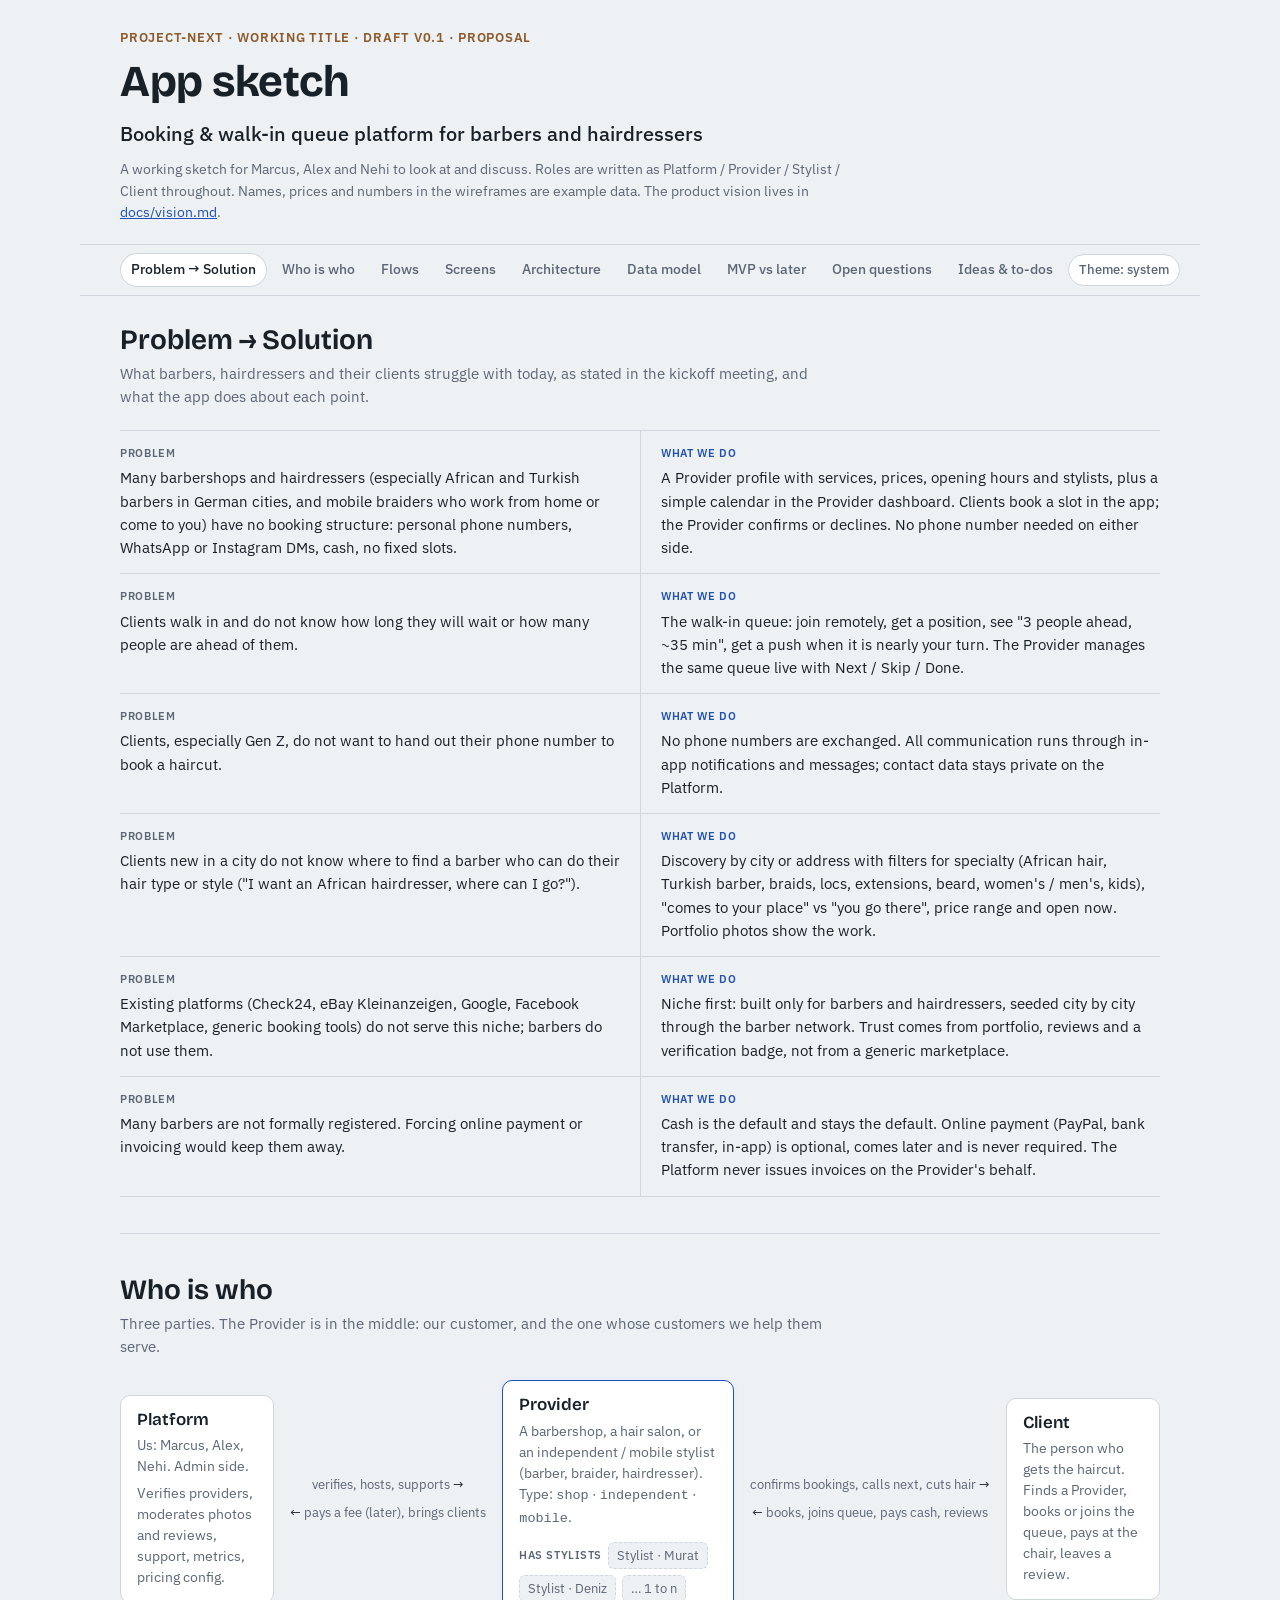
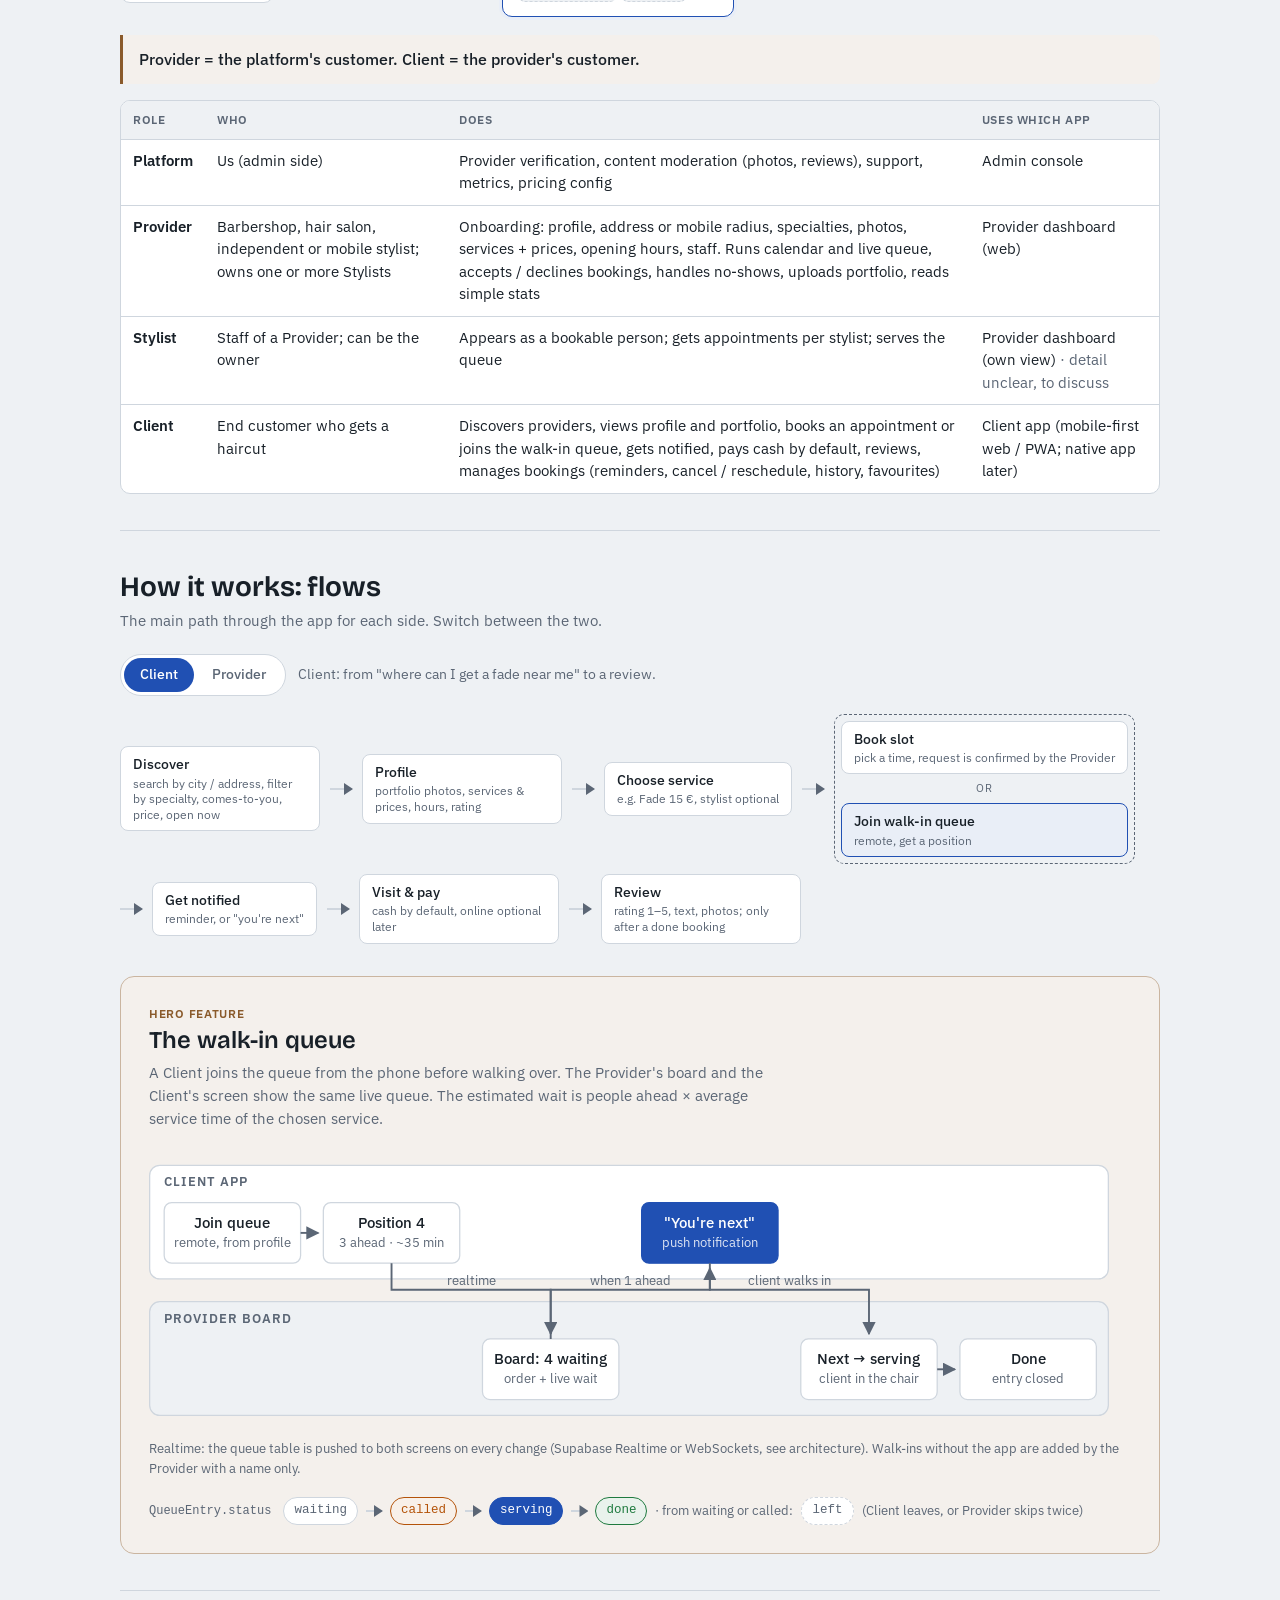
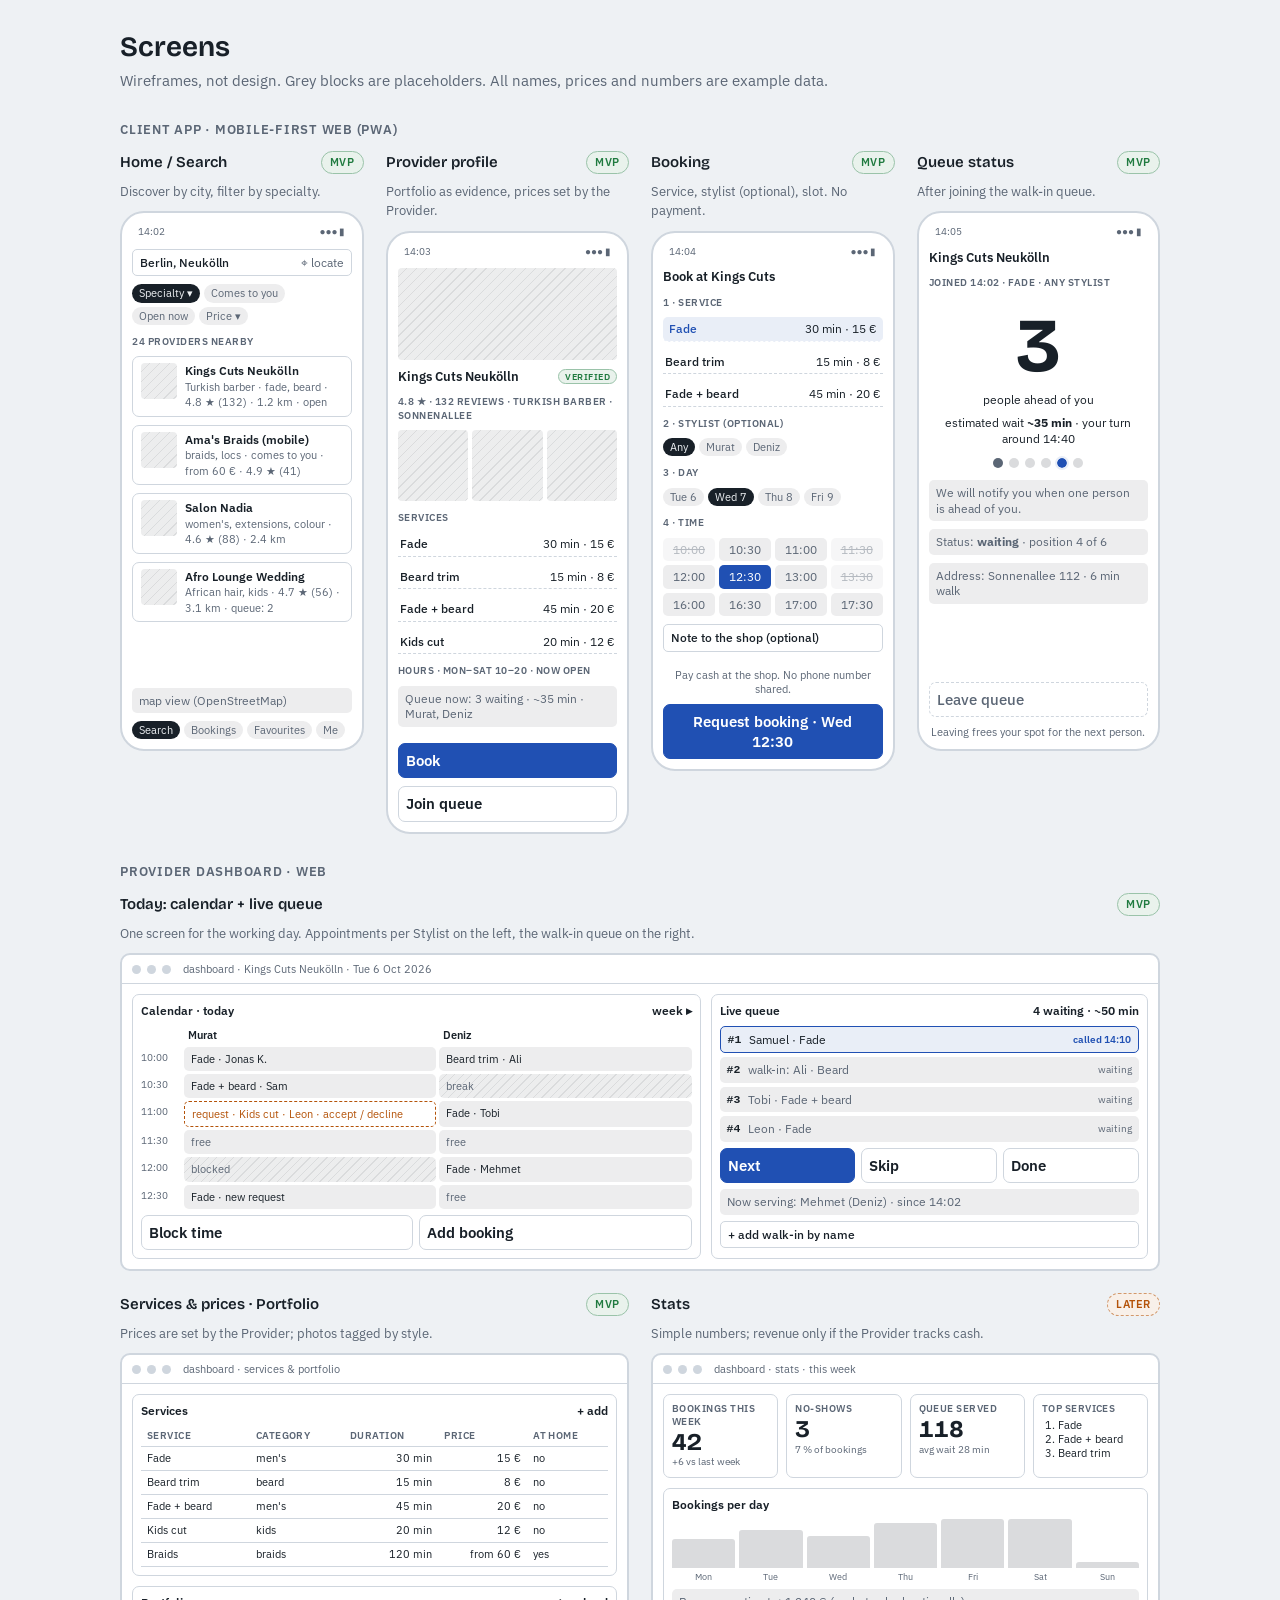
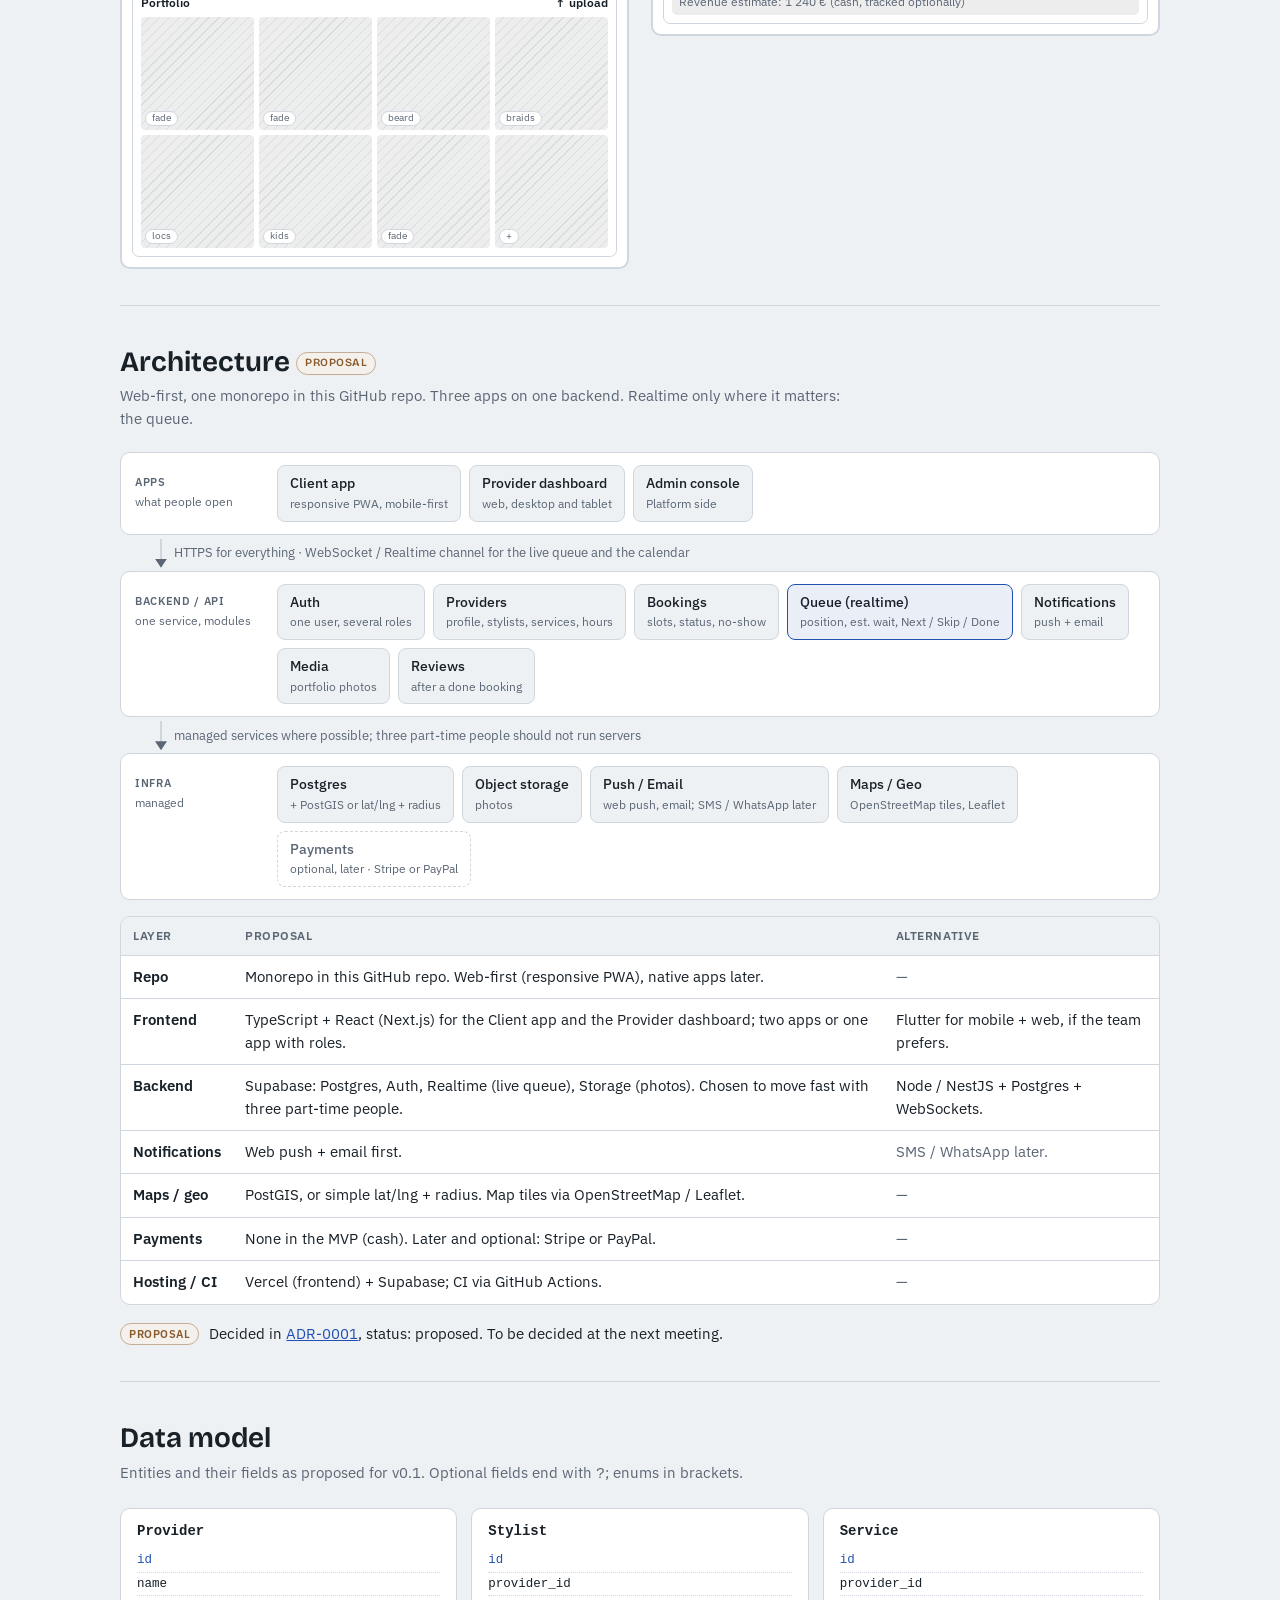
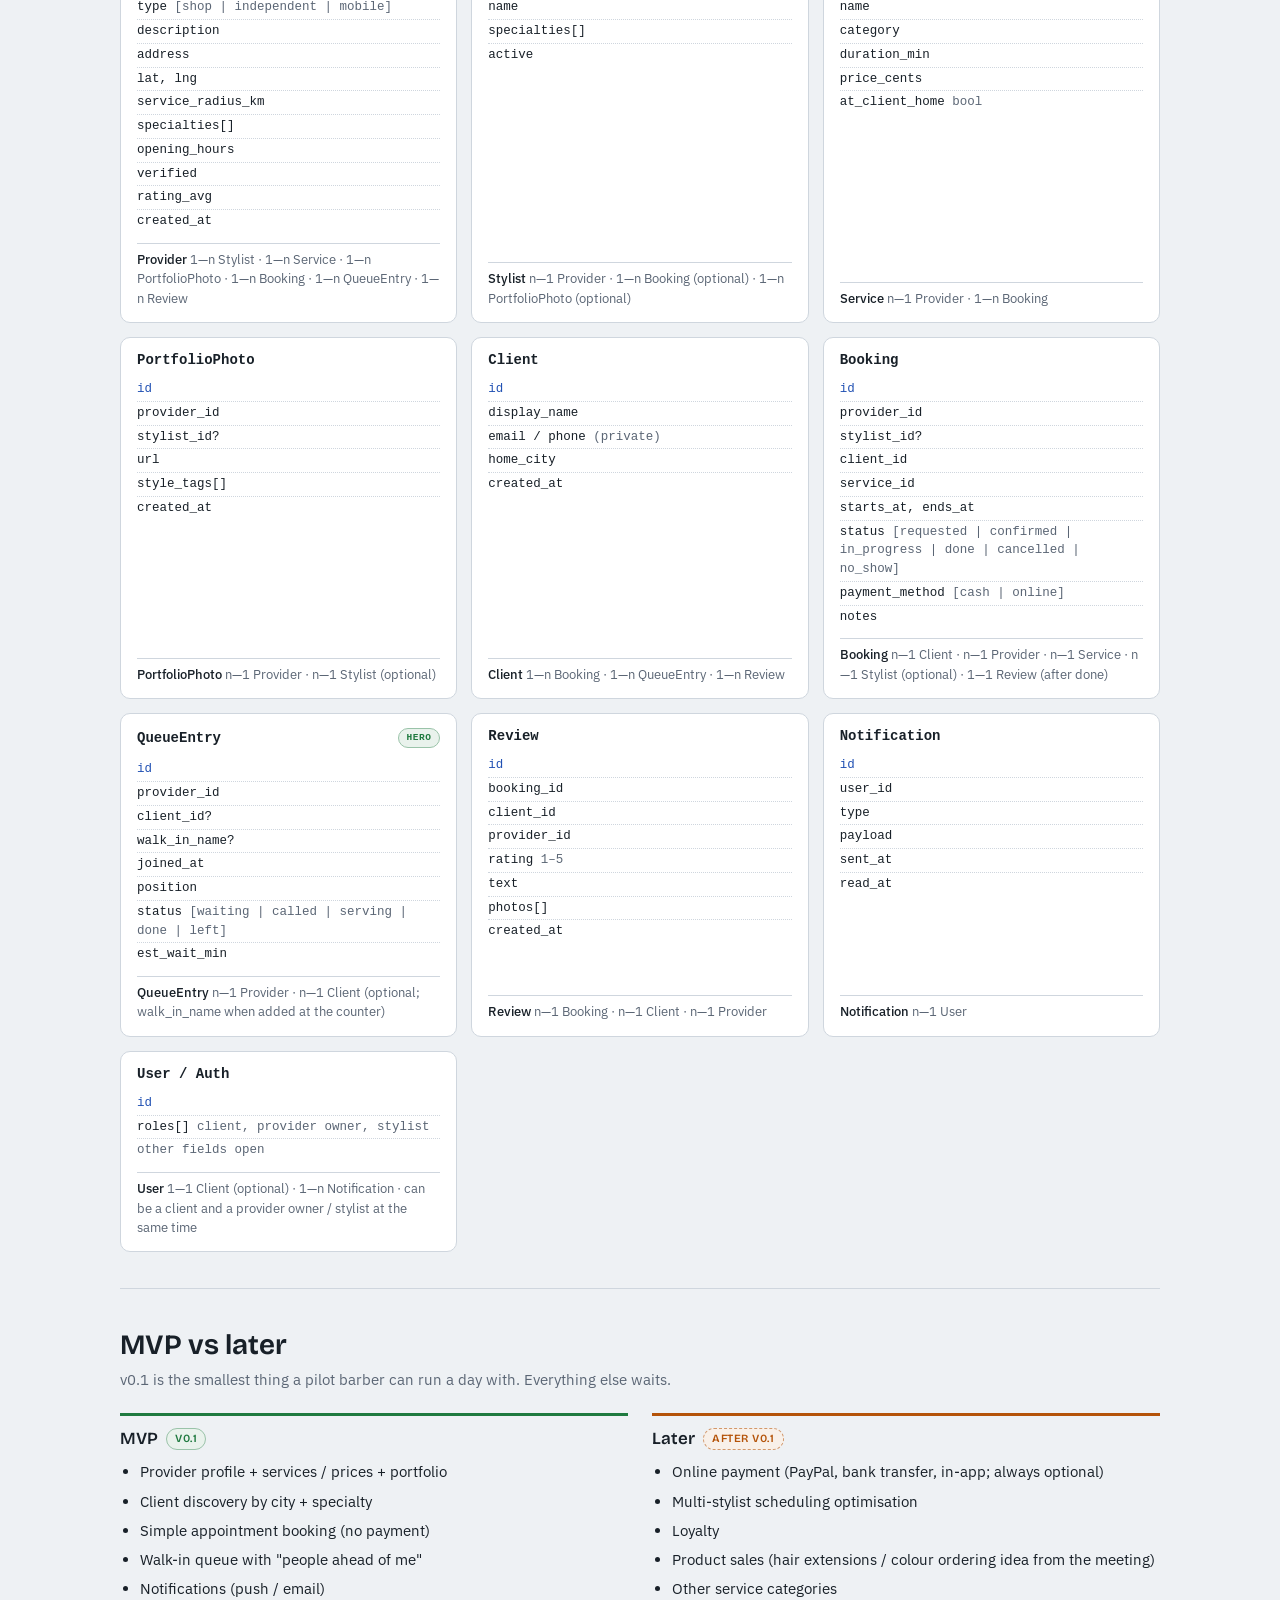
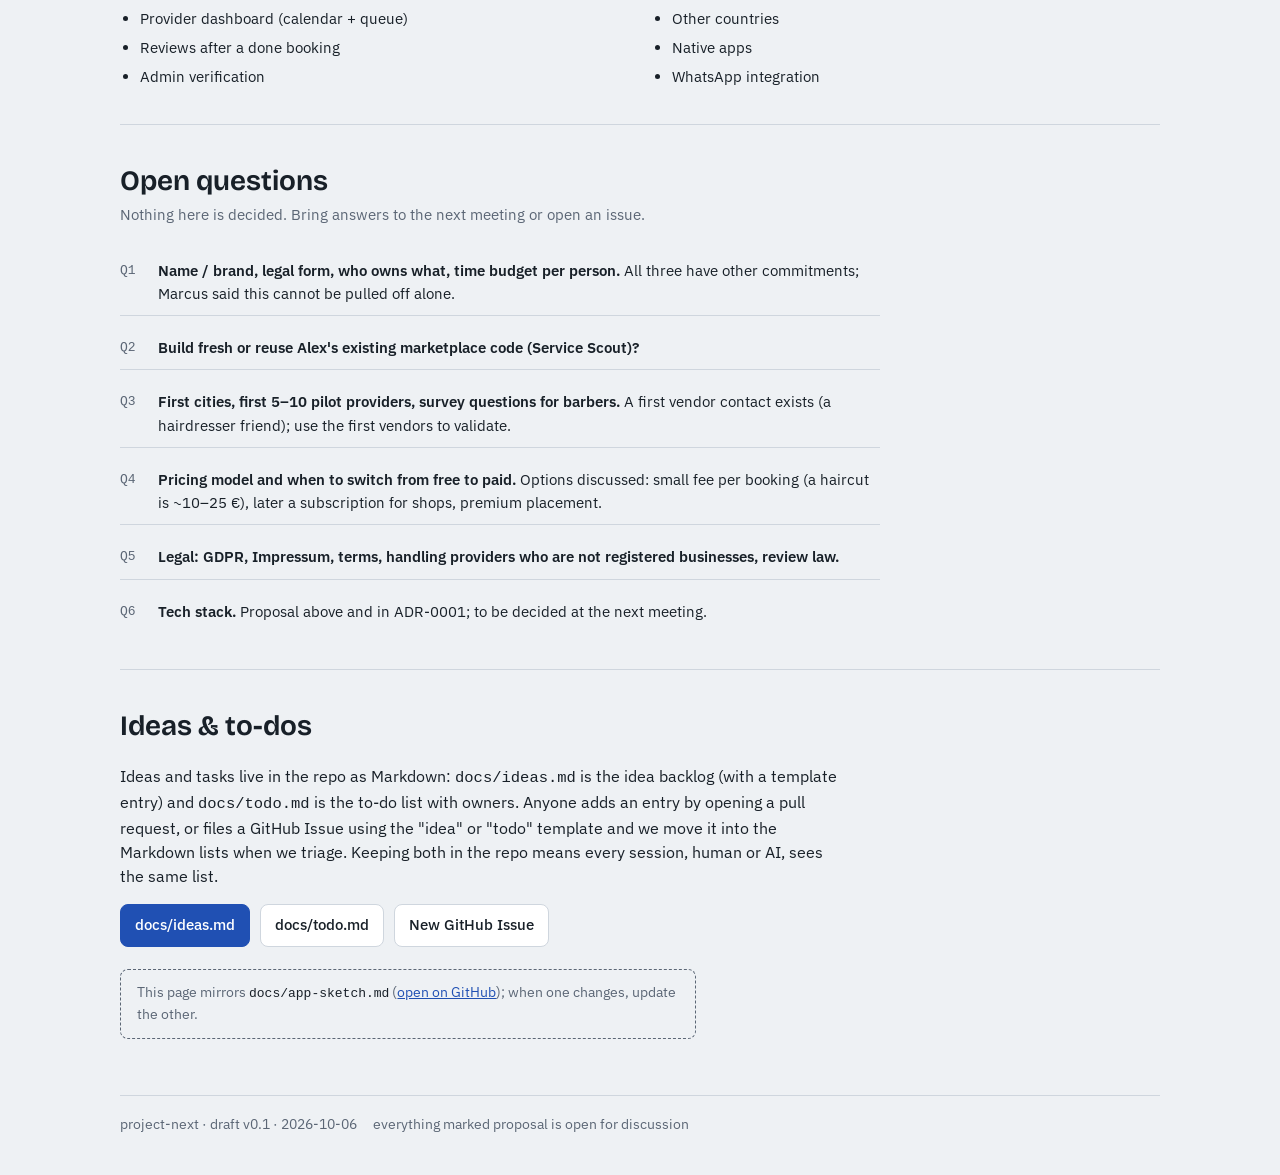
==== docs/index.html @ 5e87dadf "docs: add interactive app sketch page Self-contained HTML version of docs/app-sketch.md: problem and" ====
<!doctype html>
<html lang="en">
<head>
<meta charset="utf-8">
<meta name="viewport" content="width=device-width, initial-scale=1, viewport-fit=cover">
<title>project-next App Sketch</title>
<link rel="stylesheet" href="https://fonts.googleapis.com/css2?family=Bricolage+Grotesque:opsz,wght@12..96,500..800&family=IBM+Plex+Sans:ital,wght@0,400;0,500;0,600;1,400&display=swap">
<style>
/* Layout: one-column working document (max 1120px) with a sticky section nav.
   Palette: steel neutrals with a slight blue bias, a warm wood tint for the hero panel, one cobalt accent.
   Type: Bricolage Grotesque for headings, IBM Plex Sans for body, system mono for fields. */
:root{
  --bg:#eef1f4;
  --surface:#ffffff;
  --fg:#182028;
  --muted:#5b6675;
  --line:#cfd6de;
  --accent:#2050b3;
  --accent-ink:#ffffff;
  --wood:#8a5a2b;
  --good:#1f7a3f;
  --warn:#b45309;
  --head:"Bricolage Grotesque","Archivo","Helvetica Neue",Arial,sans-serif;
  --body:"IBM Plex Sans","Segoe UI",Roboto,"Helvetica Neue",Arial,sans-serif;
  --mono:ui-monospace,"SF Mono",Menlo,Consolas,"Liberation Mono",monospace;
  --gutter:clamp(16px,4vw,40px);
  --radius:10px;
  --wire:color-mix(in srgb,var(--fg) 8%,var(--surface));
  --wire-2:color-mix(in srgb,var(--fg) 16%,var(--surface));
  --tint:color-mix(in srgb,var(--accent) 10%,var(--surface));
  --wood-tint:color-mix(in srgb,var(--wood) 9%,var(--surface));
  --good-tint:color-mix(in srgb,var(--good) 10%,var(--surface));
  --warn-tint:color-mix(in srgb,var(--warn) 9%,var(--surface));
}
@media (prefers-color-scheme:dark){
  :root:not([data-theme="light"]){
    --bg:#12171d; --surface:#1a2027; --fg:#e4e9ee; --muted:#9aa5b1; --line:#2d3640;
    --accent:#8fb1f5; --accent-ink:#0d1a33; --wood:#d1a070; --good:#5fc380; --warn:#e9a84a;
    color-scheme:dark
  }
}
:root[data-theme="dark"]{
  --bg:#12171d; --surface:#1a2027; --fg:#e4e9ee; --muted:#9aa5b1; --line:#2d3640;
  --accent:#8fb1f5; --accent-ink:#0d1a33; --wood:#d1a070; --good:#5fc380; --warn:#e9a84a;
  color-scheme:dark
}

html{scroll-behavior:smooth;-webkit-text-size-adjust:100%}
body{background:var(--bg);color:var(--fg);margin:0;font-family:var(--body);font-size:16px;line-height:1.55}
*,*::before,*::after{box-sizing:border-box}
img,svg{max-width:100%}
[hidden]{display:none!important}
:focus-visible{outline:2px solid var(--accent);outline-offset:2px}
a{color:var(--accent)}
h1,h2,h3{font-family:var(--head);text-wrap:balance;line-height:1.15;margin:0;font-weight:700}
h1{font-size:clamp(30px,5vw,44px);letter-spacing:-.01em}
h2{font-size:clamp(22px,3vw,28px);font-weight:650}
h3{font-size:17px;font-weight:600}
p{margin:0}
ul,ol{margin:0}
@media (prefers-reduced-motion:reduce){html{scroll-behavior:auto}*,*::before,*::after{transition:none!important;animation:none!important}}

.wrap{max-width:1120px;margin-inline:auto;padding-inline:var(--gutter);padding-block:20px 48px}

/* ---------- top ---------- */
.top{display:flex;flex-direction:column;gap:10px;padding-block:8px 20px;max-width:72ch}
.eyebrow{font-size:12.5px;font-weight:600;letter-spacing:.06em;text-transform:uppercase;color:var(--wood)}
.pitch{font-size:clamp(17px,2.2vw,20px);color:var(--fg);font-weight:500}
.meta{font-size:14px;color:var(--muted)}

.nav{position:sticky;top:env(safe-area-inset-top,0px);z-index:10;display:flex;align-items:center;gap:4px;overflow-x:auto;
  margin-inline:calc(-1 * var(--gutter));padding-inline:var(--gutter);padding-block:8px;
  background:var(--bg);border-bottom:1px solid var(--line);border-top:1px solid var(--line);scrollbar-width:none}
.nav::-webkit-scrollbar{display:none}
.nav a{white-space:nowrap;padding:6px 11px;border-radius:999px;color:var(--muted);text-decoration:none;font-size:14px;font-weight:500;flex:none}
.nav a:hover{color:var(--fg)}
.nav a.active{background:var(--surface);color:var(--fg);box-shadow:inset 0 0 0 1px var(--line)}
.nav button{margin-left:auto;flex:none;font:inherit;font-size:12.5px;font-weight:500;color:var(--muted);background:var(--surface);border:1px solid var(--line);border-radius:999px;padding:5px 10px;cursor:pointer;white-space:nowrap}
.nav button:hover{color:var(--fg)}

/* ---------- sections ---------- */
.section{padding-block:40px 8px;border-top:1px solid var(--line);margin-top:28px;scroll-margin-top:66px}
.section:first-of-type{border-top:0;margin-top:0;padding-top:28px}
.sec-head{display:flex;flex-direction:column;gap:6px;margin-bottom:22px;max-width:72ch}
.sec-head .lead{color:var(--muted);font-size:15px}
.sub{font-size:12.5px;font-weight:600;letter-spacing:.06em;text-transform:uppercase;color:var(--muted);margin:28px 0 12px}

.chip{display:inline-flex;align-items:center;gap:4px;font-size:11px;font-weight:600;letter-spacing:.05em;text-transform:uppercase;padding:2px 8px;border-radius:999px;border:1px solid var(--line);color:var(--muted);line-height:1.5;white-space:nowrap;vertical-align:middle}
.chip.mvp{color:var(--good);border-color:color-mix(in srgb,var(--good) 45%,var(--surface));background:var(--good-tint)}
.chip.later{color:var(--warn);border-style:dashed;border-color:color-mix(in srgb,var(--warn) 60%,var(--surface));background:var(--warn-tint)}
.chip.prop{color:var(--wood);border-color:color-mix(in srgb,var(--wood) 50%,var(--surface));background:var(--wood-tint)}

.btn{display:inline-flex;align-items:center;gap:6px;padding:9px 14px;border-radius:8px;border:1px solid var(--line);background:var(--surface);color:var(--fg);font:inherit;font-size:14.5px;font-weight:500;text-decoration:none;cursor:pointer;min-width:0}
.btn:hover{border-color:var(--muted)}
.btn.primary{background:var(--accent);color:var(--accent-ink);border-color:var(--accent)}
.btn.primary:hover{border-color:var(--accent);filter:brightness(1.07)}
.btn-row{display:flex;flex-wrap:wrap;gap:10px;margin-top:16px}

.table-wrap{overflow-x:auto;margin-top:16px;border:1px solid var(--line);border-radius:var(--radius);background:var(--surface)}
.tbl{width:100%;border-collapse:collapse;font-size:14.5px;min-width:560px}
.tbl th,.tbl td{text-align:left;padding:10px 12px;border-bottom:1px solid var(--line);vertical-align:top}
.tbl tr:last-child td{border-bottom:0}
.tbl th{font-size:11.5px;font-weight:600;letter-spacing:.05em;text-transform:uppercase;color:var(--muted);background:var(--bg)}
.tbl td:first-child{font-weight:600;white-space:nowrap}
.tbl .dim{color:var(--muted)}

/* ---------- 1 problem / solution ---------- */
.pairs{border-top:1px solid var(--line)}
.pair{display:grid;grid-template-columns:1fr 1fr;border-bottom:1px solid var(--line)}
.pair>div{padding:14px 0;min-width:0;font-size:15px}
.pair .prob{padding-right:20px}
.pair .sol{padding-left:20px;border-left:1px solid var(--line)}
.pair .lab{display:block;font-size:11px;letter-spacing:.06em;text-transform:uppercase;color:var(--muted);font-weight:600;margin-bottom:4px}
.pair .sol .lab{color:var(--accent)}
@media (max-width:700px){
  .pair{grid-template-columns:1fr}
  .pair .prob{padding-right:0;padding-bottom:8px}
  .pair .sol{padding-left:0;border-left:0;padding-top:4px}
}

/* ---------- 2 who is who ---------- */
.parties{display:grid;grid-template-columns:1fr auto 1.5fr auto 1fr;gap:12px;align-items:center}
.party{border:1px solid var(--line);border-radius:var(--radius);background:var(--surface);padding:14px 16px;min-width:0;display:flex;flex-direction:column;gap:6px}
.party .who{font-size:13.5px;color:var(--muted)}
.party.provider{border-color:var(--accent);box-shadow:0 0 0 3px var(--tint)}
.stylists{display:flex;gap:6px;flex-wrap:wrap;margin-top:6px;align-items:center}
.stylists .k{font-size:11px;letter-spacing:.05em;text-transform:uppercase;color:var(--muted);font-weight:600}
.stylist{border:1px dashed var(--line);border-radius:6px;padding:3px 8px;font-size:12.5px;color:var(--muted);background:var(--bg)}
.rel{display:flex;flex-direction:column;gap:8px;font-size:12.5px;color:var(--muted);text-align:center;min-width:0;padding-inline:4px}
.rel .fwd::after{content:" \2192";color:var(--fg)}
.rel .back::before{content:"\2190  ";color:var(--fg)}
.mapping{margin-top:18px;padding:12px 16px;border-left:3px solid var(--wood);background:var(--wood-tint);border-radius:0 8px 8px 0;font-weight:500}
@media (max-width:760px){
  .parties{grid-template-columns:1fr}
  .rel{flex-direction:row;justify-content:center;gap:18px;flex-wrap:wrap;padding-block:4px}
  .rel .fwd::after{content:" \2193"}
  .rel .back::before{content:"\2191 "}
}

/* ---------- 3 flows ---------- */
.toggle{display:inline-flex;border:1px solid var(--line);border-radius:999px;padding:3px;background:var(--surface);gap:2px}
.toggle button{font:inherit;font-weight:500;font-size:14px;border:0;background:none;color:var(--muted);padding:6px 16px;border-radius:999px;cursor:pointer}
.toggle button:hover{color:var(--fg)}
.toggle button[aria-pressed="true"]{background:var(--accent);color:var(--accent-ink)}
.flow-head{display:flex;flex-wrap:wrap;align-items:center;gap:12px}
.flow-head .who{font-size:13.5px;color:var(--muted)}
.chain{display:flex;flex-wrap:wrap;align-items:center;gap:10px;margin-top:18px}
.seg{display:flex;align-items:center;gap:10px;min-width:0}
.step{border:1px solid var(--line);background:var(--surface);border-radius:8px;padding:8px 12px;min-width:0;max-width:200px;font-weight:500;font-size:14px;line-height:1.3}
.step small{display:block;font-weight:400;color:var(--muted);font-size:12px;margin-top:2px}
.step.hi{border-color:var(--accent);background:var(--tint)}
.step.daily{border-color:var(--wood);background:var(--wood-tint)}
.arrow{position:relative;width:22px;height:2px;background:var(--line);flex:none}
.arrow::after{content:"";position:absolute;right:-1px;top:-5px;width:9px;height:12px;background:var(--muted);clip-path:polygon(0 0,100% 50%,0 100%)}
.fork{display:flex;flex-direction:column;gap:6px;border:1px dashed var(--muted);border-radius:10px;padding:6px;align-items:stretch;min-width:0}
.fork em{font-style:normal;font-size:11px;text-transform:uppercase;letter-spacing:.06em;color:var(--muted);text-align:center}
.fork .step{max-width:none}
@media (max-width:640px){
  .chain,.seg{flex-direction:column;align-items:stretch}
  .step{max-width:none}
  .chain .arrow{width:2px;height:22px;margin-inline:auto}
  .chain .arrow::after{top:auto;bottom:-1px;left:-5px;width:12px;height:9px;clip-path:polygon(0 0,100% 0,50% 100%)}
}

.hero-q{border:1px solid color-mix(in srgb,var(--wood) 45%,var(--surface));background:var(--wood-tint);border-radius:14px;padding:clamp(16px,3vw,28px);margin-top:32px}
.hero-q .kicker{font-size:12px;font-weight:600;letter-spacing:.06em;text-transform:uppercase;color:var(--wood)}
.hero-q h3{font-size:clamp(19px,2.4vw,24px);margin-top:4px}
.hero-q .lead{color:var(--muted);margin-top:6px;max-width:70ch;font-size:15px}
.lanes{overflow-x:auto;margin-top:16px;padding-bottom:4px}
.lanes svg{display:block;width:100%;min-width:720px;max-width:960px;height:auto}
.ln-band{fill:var(--surface);stroke:var(--line);stroke-width:1}
.ln-band.prov{fill:var(--bg)}
.ln-lab{fill:var(--muted);font:600 10px var(--body);letter-spacing:.08em}
.q-box{fill:var(--surface);stroke:var(--line);stroke-width:1}
.q-box.hi{fill:var(--accent);stroke:var(--accent)}
.q-t{fill:var(--fg);font:500 11.5px var(--body)}
.q-s{fill:var(--muted);font:400 10px var(--body)}
.q-ink{fill:var(--accent-ink);font:500 11.5px var(--body)}
.q-ink-s{fill:var(--accent-ink);font:400 10px var(--body);opacity:.85}
.q-arr{fill:none;stroke:var(--muted);stroke-width:1.5}
.q-al{fill:var(--muted);font:400 10px var(--body)}
.q-mk{fill:var(--muted)}
figcaption{font-size:13px;color:var(--muted);margin-top:8px}
.states{display:flex;flex-wrap:wrap;align-items:center;gap:8px;margin-top:18px;font-size:13px;color:var(--muted)}
.states .k{font-family:var(--mono);font-size:12px;margin-right:4px}
.pill{font-family:var(--mono);font-size:12.5px;padding:3px 10px;border-radius:999px;border:1px solid var(--line);background:var(--surface);color:var(--fg)}
.pill.waiting{color:var(--muted)}
.pill.called{border-color:var(--warn);color:var(--warn);background:var(--warn-tint)}
.pill.serving{border-color:var(--accent);background:var(--accent);color:var(--accent-ink)}
.pill.done{border-color:var(--good);color:var(--good);background:var(--good-tint)}
.pill.left{border-style:dashed;color:var(--muted)}
.states .arrow{width:16px}

/* ---------- 4 screens ---------- */
.phones{display:grid;grid-template-columns:repeat(auto-fit,minmax(230px,1fr));gap:22px}
.screen{min-width:0;display:flex;flex-direction:column;gap:10px}
.screen-head{display:flex;justify-content:space-between;align-items:center;gap:8px;flex-wrap:wrap}
.screen-head h3{font-size:15px}
.screen-head p{font-size:12.5px;color:var(--muted);flex-basis:100%}
.phone{border:2px solid var(--line);border-radius:24px;background:var(--surface);padding:10px;width:100%;max-width:290px;margin-inline:auto;display:flex;flex-direction:column;gap:8px;font-size:11.5px;line-height:1.35;color:var(--fg);min-height:540px}
.pbar{display:flex;justify-content:space-between;color:var(--muted);font-size:10px;padding:2px 6px;font-variant-numeric:tabular-nums}
.wf{background:var(--wire);border-radius:5px;padding:5px 7px;color:var(--muted);min-width:0}
.wf.input{border:1px solid var(--line);background:var(--surface);display:flex;justify-content:space-between;gap:6px}
.wf.input b{color:var(--fg);font-weight:500}
.wf.img{background:repeating-linear-gradient(135deg,var(--wire) 0 6px,var(--wire-2) 6px 7px);aspect-ratio:1;border-radius:4px;padding:0}
.wf.img.wide{aspect-ratio:2.4/1}
.wf.btn{text-align:center;font-weight:600;color:var(--fg);background:var(--wire-2);border-radius:7px;padding:7px}
.wf.btn.primary{background:var(--accent);color:var(--accent-ink)}
.wf.btn.ghost{background:var(--surface);border:1px solid var(--line)}
.wf.btn.quiet{background:var(--surface);border:1px dashed var(--line);color:var(--muted);font-weight:500}
.wf.title{background:none;padding:0;color:var(--fg);font-weight:600;font-size:13px;display:flex;justify-content:space-between;align-items:center;gap:6px}
.wf.title .chip{font-size:9px;padding:0 6px}
.wf.h{background:none;padding:2px 0 0;font-size:10px;letter-spacing:.05em;text-transform:uppercase;font-weight:600}
.chips{display:flex;flex-wrap:wrap;gap:4px}
.chips .wf{padding:2px 7px;border-radius:999px;font-size:10.5px;white-space:nowrap}
.chips .wf.on{background:var(--fg);color:var(--bg)}
.card{border:1px solid var(--line);border-radius:7px;padding:6px 8px;display:grid;grid-template-columns:36px 1fr;gap:8px;align-items:start}
.card .wf.img{width:36px}
.card b{display:block;color:var(--fg);font-weight:600}
.card span{color:var(--muted);font-size:10.5px}
.grid3{display:grid;grid-template-columns:repeat(3,1fr);gap:4px}
.row{display:flex;justify-content:space-between;gap:8px;padding:4px 2px;border-bottom:1px dashed var(--line);font-variant-numeric:tabular-nums}
.row b{font-weight:500;color:var(--fg)}
.row.on{background:var(--tint);border-radius:5px;padding-inline:6px;border-bottom-color:var(--surface)}
.row.on b{color:var(--accent)}
.bignum{font-family:var(--head);font-size:76px;font-weight:700;line-height:1;text-align:center;color:var(--fg);font-variant-numeric:tabular-nums;margin-top:10px}
.center{text-align:center}
.center .big{font-size:14px;color:var(--fg);font-weight:600}
.dots{display:flex;justify-content:center;gap:6px;margin-block:4px}
.dots i{width:10px;height:10px;border-radius:50%;background:var(--wire-2);display:block}
.dots i.me{background:var(--accent);outline:2px solid var(--tint)}
.dots i.srv{background:var(--muted)}
.slots{display:grid;grid-template-columns:repeat(4,1fr);gap:4px}
.slots .wf{text-align:center;font-variant-numeric:tabular-nums;padding:4px 2px}
.slots .wf.on{background:var(--accent);color:var(--accent-ink)}
.slots .wf.off{opacity:.45;text-decoration:line-through}
.spacer{flex:1}
.note{font-size:10.5px;color:var(--muted);text-align:center}

.desks{display:grid;grid-template-columns:1fr;gap:22px}
@media (min-width:900px){.desks{grid-template-columns:1fr 1fr}.screen.wide{grid-column:span 2}}
.desk{border:2px solid var(--line);border-radius:10px;background:var(--surface);overflow:hidden;font-size:11.5px;line-height:1.35;color:var(--fg)}
.dbar{display:flex;align-items:center;gap:6px;padding:7px 10px;border-bottom:1px solid var(--line);color:var(--muted);font-size:10.5px}
.dbar i{width:9px;height:9px;border-radius:50%;background:var(--line);display:inline-block}
.dbar span{margin-left:6px}
.dbody{padding:10px;display:grid;gap:10px}
.two{display:grid;grid-template-columns:1.3fr 1fr;gap:10px}
@media (max-width:560px){.two{grid-template-columns:1fr}}
.panel{border:1px solid var(--line);border-radius:7px;padding:8px;min-width:0;display:grid;gap:6px;align-content:start}
.panel .wf.title{font-size:12px}
.cal{display:grid;grid-template-columns:40px 1fr 1fr;gap:3px;font-variant-numeric:tabular-nums}
.cal .t{color:var(--muted);font-size:10px;padding-top:4px}
.cal .h{font-weight:600;color:var(--fg);font-size:10.5px;padding:2px 4px}
.cal .wf{font-size:10.5px}
.cal .wf.blk{background:repeating-linear-gradient(135deg,var(--wire) 0 5px,var(--wire-2) 5px 6px)}
.cal .wf.req{border:1px dashed var(--warn);background:var(--surface);color:var(--warn)}
.cal .wf.on{color:var(--fg)}
.q{display:grid;gap:4px}
.q .wf{display:flex;gap:8px;align-items:center}
.q .n{font-family:var(--mono);color:var(--fg);font-weight:600;font-variant-numeric:tabular-nums}
.q .st{margin-left:auto;font-size:10px;white-space:nowrap}
.q .wf.now{border:1px solid var(--accent);background:var(--tint);color:var(--fg)}
.q .wf.now .st{color:var(--accent);font-weight:600}
.btns{display:flex;gap:6px}
.btns .wf.btn{flex:1}
.desk .table-wrap{margin:0;border:0;border-radius:0;background:none}
.wt{width:100%;border-collapse:collapse;font-size:11px;min-width:0}
.wt th,.wt td{text-align:left;padding:4px 6px;border-bottom:1px solid var(--line);white-space:nowrap}
.wt th{color:var(--muted);font-weight:600;font-size:9.5px;text-transform:uppercase;letter-spacing:.05em}
.wt td.num{text-align:right;font-variant-numeric:tabular-nums}
.pf{display:grid;grid-template-columns:repeat(4,1fr);gap:5px}
.pf .wf.img{position:relative}
.pf .wf.img span{position:absolute;left:4px;bottom:4px;background:var(--surface);border-radius:999px;padding:0 6px;font-size:9.5px;color:var(--muted);border:1px solid var(--line)}
.tiles{display:grid;grid-template-columns:repeat(auto-fit,minmax(110px,1fr));gap:8px}
.tile{border:1px solid var(--line);border-radius:7px;padding:8px;min-width:0}
.tile .k{color:var(--muted);font-size:9.5px;text-transform:uppercase;letter-spacing:.05em;font-weight:600}
.tile .v{font-family:var(--head);font-size:24px;font-weight:700;line-height:1.1;font-variant-numeric:tabular-nums}
.tile .d{font-size:10px;color:var(--muted)}
.tile ol{padding-left:16px;font-size:10.5px;margin-top:2px}
.bars{display:grid;grid-template-columns:repeat(7,1fr);gap:4px}
.bar{display:flex;flex-direction:column;justify-content:flex-end;height:64px;gap:3px;min-width:0}
.bar i{display:block;background:var(--wire-2);border-radius:3px 3px 0 0;height:var(--h)}
.bar small{font-size:9px;color:var(--muted);text-align:center}

/* ---------- 5 architecture ---------- */
.arch{display:grid;gap:0}
.layer{border:1px solid var(--line);border-radius:var(--radius);background:var(--surface);padding:12px 14px;display:grid;grid-template-columns:130px 1fr;gap:12px;align-items:start}
.layer .lname{font-size:11px;text-transform:uppercase;letter-spacing:.06em;color:var(--muted);font-weight:600;padding-top:9px}
.layer .lname small{display:block;text-transform:none;letter-spacing:0;font-weight:400;font-size:12px;margin-top:2px}
.boxes{display:flex;flex-wrap:wrap;gap:8px;min-width:0}
.box{border:1px solid var(--line);border-radius:8px;padding:7px 12px;font-weight:500;font-size:14px;background:var(--bg);min-width:0}
.box small{display:block;font-weight:400;color:var(--muted);font-size:12px}
.box.rt{border-color:var(--accent);background:var(--tint)}
.box.dashed{border-style:dashed;color:var(--muted);background:none}
.lconn{display:flex;align-items:center;gap:12px;padding:4px 0 4px 40px;color:var(--muted);font-size:12.5px}
.varrow{position:relative;width:2px;height:28px;background:var(--line);flex:none}
.varrow::after{content:"";position:absolute;bottom:-1px;left:-5px;width:12px;height:9px;background:var(--muted);clip-path:polygon(0 0,100% 0,50% 100%)}
.adr{display:flex;flex-wrap:wrap;align-items:center;gap:10px;margin-top:18px;font-size:14.5px}
@media (max-width:640px){.layer{grid-template-columns:1fr;gap:6px}.layer .lname{padding-top:0}.lconn{padding-left:14px}}

/* ---------- 6 data model ---------- */
.entities{display:grid;grid-template-columns:repeat(auto-fill,minmax(250px,1fr));gap:14px}
.entity{border:1px solid var(--line);border-radius:var(--radius);background:var(--surface);padding:14px 16px;min-width:0;display:flex;flex-direction:column;gap:10px}
.entity h3{font-family:var(--mono);font-size:14px;font-weight:600;display:flex;justify-content:space-between;align-items:center;gap:8px}
.entity h3 .chip{font-size:9.5px}
.fields{list-style:none;margin:0;padding:0;font-family:var(--mono);font-size:12.5px;line-height:1.5;color:var(--fg)}
.fields li{padding:2px 0;border-bottom:1px dotted var(--line);overflow-wrap:anywhere}
.fields li:last-child{border-bottom:0}
.fields em{font-style:normal;color:var(--muted)}
.fields .k{color:var(--accent)}
.entity .rels{font-size:12.5px;color:var(--muted);margin-top:auto;padding-top:6px;border-top:1px solid var(--line)}
.entity .rels b{color:var(--fg);font-weight:500}

/* ---------- 7 mvp / later ---------- */
.cols2{display:grid;grid-template-columns:1fr 1fr;gap:24px}
@media (max-width:700px){.cols2{grid-template-columns:1fr}}
.list{border-top:3px solid var(--good);padding-top:12px;min-width:0}
.list.later{border-top-color:var(--warn)}
.list h3{display:flex;align-items:center;gap:8px;flex-wrap:wrap}
.list ul{margin:10px 0 0;padding-left:20px;display:grid;gap:6px;font-size:15px}

/* ---------- 8 open questions ---------- */
.qs{display:grid;gap:10px;padding-left:0;list-style:none;max-width:76ch}
.qs li{display:grid;grid-template-columns:28px 1fr;gap:10px;padding:10px 0;border-bottom:1px solid var(--line);font-size:15px;min-width:0}
.qs li:last-child{border-bottom:0}
.qs .n{font-family:var(--mono);color:var(--muted);font-size:13px;padding-top:2px}
.qs b{font-weight:600}

/* ---------- 9 ideas ---------- */
.prose{max-width:72ch;font-size:15.5px;display:grid;gap:10px}
.mirror{margin-top:22px;padding:12px 16px;border:1px dashed var(--muted);border-radius:8px;font-size:14px;color:var(--muted);max-width:72ch}
.mirror code{font-family:var(--mono);font-size:13px;color:var(--fg)}

footer{margin-top:48px;padding-top:18px;border-top:1px solid var(--line);font-size:13.5px;color:var(--muted);display:flex;flex-wrap:wrap;gap:6px 16px}
</style>
</head>
<body>
<div class="wrap">

<header class="top">
  <p class="eyebrow">project-next · working title · draft v0.1 · proposal</p>
  <h1>App sketch</h1>
  <p class="pitch">Booking &amp; walk-in queue platform for barbers and hairdressers</p>
  <p class="meta">A working sketch for Marcus, Alex and Nehi to look at and discuss. Roles are written as Platform / Provider / Stylist / Client throughout. Names, prices and numbers in the wireframes are example data. The product vision lives in <a href="https://github.com/mdbeatzxf/project-next/blob/main/docs/vision.md">docs/vision.md</a>.</p>
</header>

<nav class="nav" aria-label="Sections">
  <a href="#problem">Problem → Solution</a>
  <a href="#roles">Who is who</a>
  <a href="#flows">Flows</a>
  <a href="#screens">Screens</a>
  <a href="#architecture">Architecture</a>
  <a href="#data">Data model</a>
  <a href="#mvp">MVP vs later</a>
  <a href="#questions">Open questions</a>
  <a href="#ideas">Ideas &amp; to-dos</a>
  <button type="button" id="themeBtn" aria-label="Switch colour theme">Theme: system</button>
</nav>

<main>

<!-- 1 ============================================================ -->
<section class="section" id="problem">
  <div class="sec-head">
    <h2>Problem → Solution</h2>
    <p class="lead">What barbers, hairdressers and their clients struggle with today, as stated in the kickoff meeting, and what the app does about each point.</p>
  </div>
  <div class="pairs">
    <div class="pair">
      <div class="prob"><span class="lab">Problem</span>Many barbershops and hairdressers (especially African and Turkish barbers in German cities, and mobile braiders who work from home or come to you) have no booking structure: personal phone numbers, WhatsApp or Instagram DMs, cash, no fixed slots.</div>
      <div class="sol"><span class="lab">What we do</span>A Provider profile with services, prices, opening hours and stylists, plus a simple calendar in the Provider dashboard. Clients book a slot in the app; the Provider confirms or declines. No phone number needed on either side.</div>
    </div>
    <div class="pair">
      <div class="prob"><span class="lab">Problem</span>Clients walk in and do not know how long they will wait or how many people are ahead of them.</div>
      <div class="sol"><span class="lab">What we do</span>The walk-in queue: join remotely, get a position, see "3 people ahead, ~35 min", get a push when it is nearly your turn. The Provider manages the same queue live with Next / Skip / Done.</div>
    </div>
    <div class="pair">
      <div class="prob"><span class="lab">Problem</span>Clients, especially Gen Z, do not want to hand out their phone number to book a haircut.</div>
      <div class="sol"><span class="lab">What we do</span>No phone numbers are exchanged. All communication runs through in-app notifications and messages; contact data stays private on the Platform.</div>
    </div>
    <div class="pair">
      <div class="prob"><span class="lab">Problem</span>Clients new in a city do not know where to find a barber who can do their hair type or style ("I want an African hairdresser, where can I go?").</div>
      <div class="sol"><span class="lab">What we do</span>Discovery by city or address with filters for specialty (African hair, Turkish barber, braids, locs, extensions, beard, women's / men's, kids), "comes to your place" vs "you go there", price range and open now. Portfolio photos show the work.</div>
    </div>
    <div class="pair">
      <div class="prob"><span class="lab">Problem</span>Existing platforms (Check24, eBay Kleinanzeigen, Google, Facebook Marketplace, generic booking tools) do not serve this niche; barbers do not use them.</div>
      <div class="sol"><span class="lab">What we do</span>Niche first: built only for barbers and hairdressers, seeded city by city through the barber network. Trust comes from portfolio, reviews and a verification badge, not from a generic marketplace.</div>
    </div>
    <div class="pair">
      <div class="prob"><span class="lab">Problem</span>Many barbers are not formally registered. Forcing online payment or invoicing would keep them away.</div>
      <div class="sol"><span class="lab">What we do</span>Cash is the default and stays the default. Online payment (PayPal, bank transfer, in-app) is optional, comes later and is never required. The Platform never issues invoices on the Provider's behalf.</div>
    </div>
  </div>
</section>

<!-- 2 ============================================================ -->
<section class="section" id="roles">
  <div class="sec-head">
    <h2>Who is who</h2>
    <p class="lead">Three parties. The Provider is in the middle: our customer, and the one whose customers we help them serve.</p>
  </div>

  <div class="parties">
    <div class="party platform">
      <h3>Platform</h3>
      <p class="who">Us: Marcus, Alex, Nehi. Admin side.</p>
      <p class="who">Verifies providers, moderates photos and reviews, support, metrics, pricing config.</p>
    </div>
    <div class="rel" aria-label="Platform to Provider relation">
      <span class="fwd">verifies, hosts, supports</span>
      <span class="back">pays a fee (later), brings clients</span>
    </div>
    <div class="party provider">
      <h3>Provider</h3>
      <p class="who">A barbershop, a hair salon, or an independent / mobile stylist (barber, braider, hairdresser). Type: <code>shop</code> · <code>independent</code> · <code>mobile</code>.</p>
      <div class="stylists">
        <span class="k">has Stylists</span>
        <span class="stylist">Stylist · Murat</span>
        <span class="stylist">Stylist · Deniz</span>
        <span class="stylist">… 1 to n</span>
      </div>
    </div>
    <div class="rel" aria-label="Provider to Client relation">
      <span class="fwd">confirms bookings, calls next, cuts hair</span>
      <span class="back">books, joins queue, pays cash, reviews</span>
    </div>
    <div class="party client">
      <h3>Client</h3>
      <p class="who">The person who gets the haircut. Finds a Provider, books or joins the queue, pays at the chair, leaves a review.</p>
    </div>
  </div>

  <p class="mapping">Provider = the platform's customer. Client = the provider's customer.</p>

  <div class="table-wrap">
    <table class="tbl">
      <thead><tr><th>Role</th><th>Who</th><th>Does</th><th>Uses which app</th></tr></thead>
      <tbody>
        <tr><td>Platform</td><td>Us (admin side)</td><td>Provider verification, content moderation (photos, reviews), support, metrics, pricing config</td><td>Admin console</td></tr>
        <tr><td>Provider</td><td>Barbershop, hair salon, independent or mobile stylist; owns one or more Stylists</td><td>Onboarding: profile, address or mobile radius, specialties, photos, services + prices, opening hours, staff. Runs calendar and live queue, accepts / declines bookings, handles no-shows, uploads portfolio, reads simple stats</td><td>Provider dashboard (web)</td></tr>
        <tr><td>Stylist</td><td>Staff of a Provider; can be the owner</td><td>Appears as a bookable person; gets appointments per stylist; serves the queue</td><td>Provider dashboard (own view) <span class="dim">· detail unclear, to discuss</span></td></tr>
        <tr><td>Client</td><td>End customer who gets a haircut</td><td>Discovers providers, views profile and portfolio, books an appointment or joins the walk-in queue, gets notified, pays cash by default, reviews, manages bookings (reminders, cancel / reschedule, history, favourites)</td><td>Client app (mobile-first web / PWA; native app later)</td></tr>
      </tbody>
    </table>
  </div>
</section>

<!-- 3 ============================================================ -->
<section class="section" id="flows">
  <div class="sec-head">
    <h2>How it works: flows</h2>
    <p class="lead">The main path through the app for each side. Switch between the two.</p>
  </div>

  <div class="flow-head">
    <div class="toggle" role="group" aria-label="Choose flow">
      <button type="button" data-flow="client" aria-pressed="true">Client</button>
      <button type="button" data-flow="provider" aria-pressed="false">Provider</button>
    </div>
    <span class="who" id="flowWho">Client: from "where can I get a fade near me" to a review.</span>
  </div>

  <div class="chain" id="flow-client">
    <div class="seg"><div class="step">Discover<small>search by city / address, filter by specialty, comes-to-you, price, open now</small></div></div>
    <div class="seg"><div class="arrow" aria-hidden="true"></div><div class="step">Profile<small>portfolio photos, services &amp; prices, hours, rating</small></div></div>
    <div class="seg"><div class="arrow" aria-hidden="true"></div><div class="step">Choose service<small>e.g. Fade 15 €, stylist optional</small></div></div>
    <div class="seg"><div class="arrow" aria-hidden="true"></div>
      <div class="fork">
        <div class="step">Book slot<small>pick a time, request is confirmed by the Provider</small></div>
        <em>or</em>
        <div class="step hi">Join walk-in queue<small>remote, get a position</small></div>
      </div>
    </div>
    <div class="seg"><div class="arrow" aria-hidden="true"></div><div class="step">Get notified<small>reminder, or "you're next"</small></div></div>
    <div class="seg"><div class="arrow" aria-hidden="true"></div><div class="step">Visit &amp; pay<small>cash by default, online optional later</small></div></div>
    <div class="seg"><div class="arrow" aria-hidden="true"></div><div class="step">Review<small>rating 1–5, text, photos; only after a done booking</small></div></div>
  </div>

  <div class="chain" id="flow-provider" hidden>
    <div class="seg"><div class="step">Sign up<small>as shop, independent or mobile stylist</small></div></div>
    <div class="seg"><div class="arrow" aria-hidden="true"></div><div class="step">Verified<small>ID / business check by the Platform, badge on profile</small></div></div>
    <div class="seg"><div class="arrow" aria-hidden="true"></div><div class="step">Set up profile<small>services, prices, hours, photos, stylists, address or service radius</small></div></div>
    <div class="seg"><div class="arrow" aria-hidden="true"></div><div class="step daily">Daily: calendar + live queue<small>accept / decline requests, block times, Next / Skip / Done</small></div></div>
    <div class="seg"><div class="arrow" aria-hidden="true"></div><div class="step">Done / no-show<small>close the booking or mark no-show</small></div></div>
    <div class="seg"><div class="arrow" aria-hidden="true"></div><div class="step">Stats<small>bookings per week, popular services, revenue estimate (optional)</small></div></div>
  </div>

  <div class="hero-q">
    <p class="kicker">Hero feature</p>
    <h3>The walk-in queue</h3>
    <p class="lead">A Client joins the queue from the phone before walking over. The Provider's board and the Client's screen show the same live queue. The estimated wait is people ahead × average service time of the chosen service.</p>
    <figure style="margin:0">
      <div class="lanes">
        <svg viewBox="0 0 760 222" role="img" aria-label="Walk-in queue sequence across the Client app and the Provider board: the Client joins remotely and sees the position, the Provider board shows the queue in realtime, the Client gets a You're next push, the Provider taps Next and serves, then Done closes the entry.">
          <defs>
            <marker id="qa" viewBox="0 0 10 10" refX="9" refY="5" markerWidth="7" markerHeight="7" orient="auto">
              <path d="M0 0 L10 5 L0 10 z" class="q-mk"/>
            </marker>
          </defs>
          <rect class="ln-band" x="0.5" y="14.5" width="759" height="90" rx="8"/>
          <rect class="ln-band prov" x="0.5" y="122.5" width="759" height="90" rx="8"/>
          <text class="ln-lab" x="12" y="31">CLIENT APP</text>
          <text class="ln-lab" x="12" y="139">PROVIDER BOARD</text>

          <!-- 0 client: join -->
          <rect class="q-box" x="12" y="44" width="108" height="48" rx="6"/>
          <text class="q-t" x="66" y="64" text-anchor="middle">Join queue</text>
          <text class="q-s" x="66" y="79" text-anchor="middle">remote, from profile</text>
          <!-- 1 client: position -->
          <rect class="q-box" x="138" y="44" width="108" height="48" rx="6"/>
          <text class="q-t" x="192" y="64" text-anchor="middle">Position 4</text>
          <text class="q-s" x="192" y="79" text-anchor="middle">3 ahead · ~35 min</text>
          <!-- 2 provider: board -->
          <rect class="q-box" x="264" y="152" width="108" height="48" rx="6"/>
          <text class="q-t" x="318" y="172" text-anchor="middle">Board: 4 waiting</text>
          <text class="q-s" x="318" y="187" text-anchor="middle">order + live wait</text>
          <!-- 3 client: push -->
          <rect class="q-box hi" x="390" y="44" width="108" height="48" rx="6"/>
          <text class="q-ink" x="444" y="64" text-anchor="middle">"You're next"</text>
          <text class="q-ink-s" x="444" y="79" text-anchor="middle">push notification</text>
          <!-- 4 provider: serving -->
          <rect class="q-box" x="516" y="152" width="108" height="48" rx="6"/>
          <text class="q-t" x="570" y="172" text-anchor="middle">Next → serving</text>
          <text class="q-s" x="570" y="187" text-anchor="middle">client in the chair</text>
          <!-- 5 provider: done -->
          <rect class="q-box" x="642" y="152" width="108" height="48" rx="6"/>
          <text class="q-t" x="696" y="172" text-anchor="middle">Done</text>
          <text class="q-s" x="696" y="187" text-anchor="middle">entry closed</text>

          <!-- arrows -->
          <path class="q-arr" d="M120 68 H134" marker-end="url(#qa)"/>
          <path class="q-arr" d="M192 92 V113 H318 V148" marker-end="url(#qa)"/>
          <text class="q-al" x="255" y="109" text-anchor="middle">realtime</text>
          <path class="q-arr" d="M318 152 V113 H444 V96" marker-end="url(#qa)"/>
          <text class="q-al" x="381" y="109" text-anchor="middle">when 1 ahead</text>
          <path class="q-arr" d="M444 92 V113 H570 V148" marker-end="url(#qa)"/>
          <text class="q-al" x="507" y="109" text-anchor="middle">client walks in</text>
          <path class="q-arr" d="M624 176 H638" marker-end="url(#qa)"/>
        </svg>
      </div>
      <figcaption>Realtime: the queue table is pushed to both screens on every change (Supabase Realtime or WebSockets, see architecture). Walk-ins without the app are added by the Provider with a name only.</figcaption>
    </figure>
    <div class="states">
      <span class="k">QueueEntry.status</span>
      <span class="pill waiting">waiting</span><span class="arrow" aria-hidden="true"></span>
      <span class="pill called">called</span><span class="arrow" aria-hidden="true"></span>
      <span class="pill serving">serving</span><span class="arrow" aria-hidden="true"></span>
      <span class="pill done">done</span>
      <span>· from waiting or called:</span>
      <span class="pill left">left</span>
      <span>(Client leaves, or Provider skips twice)</span>
    </div>
  </div>
</section>

<!-- 4 ============================================================ -->
<section class="section" id="screens">
  <div class="sec-head">
    <h2>Screens</h2>
    <p class="lead">Wireframes, not design. Grey blocks are placeholders. All names, prices and numbers are example data.</p>
  </div>

  <p class="sub">Client app · mobile-first web (PWA)</p>
  <div class="phones">

    <div class="screen">
      <div class="screen-head"><h3>Home / Search</h3><span class="chip mvp">MVP</span><p>Discover by city, filter by specialty.</p></div>
      <div class="phone" aria-label="Wireframe: Home and search">
        <div class="pbar"><span>14:02</span><span>●●● ▮</span></div>
        <div class="wf input"><b>Berlin, Neukölln</b><span>⌖ locate</span></div>
        <div class="chips">
          <span class="wf on">Specialty ▾</span><span class="wf">Comes to you</span><span class="wf">Open now</span><span class="wf">Price ▾</span>
        </div>
        <div class="wf h">24 providers nearby</div>
        <div class="card"><div class="wf img"></div><div><b>Kings Cuts Neukölln</b><span>Turkish barber · fade, beard · 4.8 ★ (132) · 1.2 km · open</span></div></div>
        <div class="card"><div class="wf img"></div><div><b>Ama's Braids (mobile)</b><span>braids, locs · comes to you · from 60 € · 4.9 ★ (41)</span></div></div>
        <div class="card"><div class="wf img"></div><div><b>Salon Nadia</b><span>women's, extensions, colour · 4.6 ★ (88) · 2.4 km</span></div></div>
        <div class="card"><div class="wf img"></div><div><b>Afro Lounge Wedding</b><span>African hair, kids · 4.7 ★ (56) · 3.1 km · queue: 2</span></div></div>
        <div class="spacer"></div>
        <div class="wf">map view (OpenStreetMap)</div>
        <div class="chips"><span class="wf on">Search</span><span class="wf">Bookings</span><span class="wf">Favourites</span><span class="wf">Me</span></div>
      </div>
    </div>

    <div class="screen">
      <div class="screen-head"><h3>Provider profile</h3><span class="chip mvp">MVP</span><p>Portfolio as evidence, prices set by the Provider.</p></div>
      <div class="phone" aria-label="Wireframe: Provider profile">
        <div class="pbar"><span>14:03</span><span>●●● ▮</span></div>
        <div class="wf img wide"></div>
        <div class="wf title">Kings Cuts Neukölln <span class="chip mvp">verified</span></div>
        <div class="wf h">4.8 ★ · 132 reviews · Turkish barber · Sonnenallee</div>
        <div class="grid3"><div class="wf img"></div><div class="wf img"></div><div class="wf img"></div></div>
        <div class="wf h">Services</div>
        <div class="row"><b>Fade</b><span>30 min · 15 €</span></div>
        <div class="row"><b>Beard trim</b><span>15 min · 8 €</span></div>
        <div class="row"><b>Fade + beard</b><span>45 min · 20 €</span></div>
        <div class="row"><b>Kids cut</b><span>20 min · 12 €</span></div>
        <div class="wf h">Hours · Mon–Sat 10–20 · now open</div>
        <div class="wf">Queue now: 3 waiting · ~35 min · Murat, Deniz</div>
        <div class="spacer"></div>
        <div class="wf btn primary">Book</div>
        <div class="wf btn ghost">Join queue</div>
      </div>
    </div>

    <div class="screen">
      <div class="screen-head"><h3>Booking</h3><span class="chip mvp">MVP</span><p>Service, stylist (optional), slot. No payment.</p></div>
      <div class="phone" aria-label="Wireframe: Booking">
        <div class="pbar"><span>14:04</span><span>●●● ▮</span></div>
        <div class="wf title">Book at Kings Cuts</div>
        <div class="wf h">1 · Service</div>
        <div class="row on"><b>Fade</b><span>30 min · 15 €</span></div>
        <div class="row"><b>Beard trim</b><span>15 min · 8 €</span></div>
        <div class="row"><b>Fade + beard</b><span>45 min · 20 €</span></div>
        <div class="wf h">2 · Stylist (optional)</div>
        <div class="chips"><span class="wf on">Any</span><span class="wf">Murat</span><span class="wf">Deniz</span></div>
        <div class="wf h">3 · Day</div>
        <div class="chips"><span class="wf">Tue 6</span><span class="wf on">Wed 7</span><span class="wf">Thu 8</span><span class="wf">Fri 9</span></div>
        <div class="wf h">4 · Time</div>
        <div class="slots">
          <span class="wf off">10:00</span><span class="wf">10:30</span><span class="wf">11:00</span><span class="wf off">11:30</span>
          <span class="wf">12:00</span><span class="wf on">12:30</span><span class="wf">13:00</span><span class="wf off">13:30</span>
          <span class="wf">16:00</span><span class="wf">16:30</span><span class="wf">17:00</span><span class="wf">17:30</span>
        </div>
        <div class="wf input"><b>Note to the shop (optional)</b></div>
        <div class="spacer"></div>
        <div class="note">Pay cash at the shop. No phone number shared.</div>
        <div class="wf btn primary">Request booking · Wed 12:30</div>
      </div>
    </div>

    <div class="screen">
      <div class="screen-head"><h3>Queue status</h3><span class="chip mvp">MVP</span><p>After joining the walk-in queue.</p></div>
      <div class="phone" aria-label="Wireframe: Queue status">
        <div class="pbar"><span>14:05</span><span>●●● ▮</span></div>
        <div class="wf title">Kings Cuts Neukölln</div>
        <div class="wf h">joined 14:02 · Fade · any stylist</div>
        <div class="bignum">3</div>
        <div class="center big">people ahead of you</div>
        <div class="center">estimated wait <b>~35 min</b> · your turn around 14:40</div>
        <div class="dots" aria-hidden="true"><i class="srv"></i><i></i><i></i><i></i><i class="me"></i><i></i></div>
        <div class="wf">We will notify you when one person is ahead of you.</div>
        <div class="wf">Status: <b>waiting</b> · position 4 of 6</div>
        <div class="wf">Address: Sonnenallee 112 · 6 min walk</div>
        <div class="spacer"></div>
        <div class="wf btn quiet">Leave queue</div>
        <div class="note">Leaving frees your spot for the next person.</div>
      </div>
    </div>
  </div>

  <p class="sub">Provider dashboard · web</p>
  <div class="desks">

    <div class="screen wide">
      <div class="screen-head"><h3>Today: calendar + live queue</h3><span class="chip mvp">MVP</span><p>One screen for the working day. Appointments per Stylist on the left, the walk-in queue on the right.</p></div>
      <div class="desk" aria-label="Wireframe: Provider dashboard, today">
        <div class="dbar"><i></i><i></i><i></i><span>dashboard · Kings Cuts Neukölln · Tue 6 Oct 2026</span></div>
        <div class="dbody">
          <div class="two">
            <div class="panel">
              <div class="wf title">Calendar · today <span>week ▸</span></div>
              <div class="cal">
                <div class="t"></div><div class="h">Murat</div><div class="h">Deniz</div>
                <div class="t">10:00</div><div class="wf on">Fade · Jonas K.</div><div class="wf on">Beard trim · Ali</div>
                <div class="t">10:30</div><div class="wf on">Fade + beard · Sam</div><div class="wf blk">break</div>
                <div class="t">11:00</div><div class="wf req">request · Kids cut · Leon · accept / decline</div><div class="wf on">Fade · Tobi</div>
                <div class="t">11:30</div><div class="wf">free</div><div class="wf">free</div>
                <div class="t">12:00</div><div class="wf blk">blocked</div><div class="wf on">Fade · Mehmet</div>
                <div class="t">12:30</div><div class="wf on">Fade · new request</div><div class="wf">free</div>
              </div>
              <div class="btns"><div class="wf btn ghost">Block time</div><div class="wf btn ghost">Add booking</div></div>
            </div>
            <div class="panel">
              <div class="wf title">Live queue <span>4 waiting · ~50 min</span></div>
              <div class="q">
                <div class="wf now"><span class="n">#1</span><span>Samuel · Fade</span><span class="st">called 14:10</span></div>
                <div class="wf"><span class="n">#2</span><span>walk-in: Ali · Beard</span><span class="st">waiting</span></div>
                <div class="wf"><span class="n">#3</span><span>Tobi · Fade + beard</span><span class="st">waiting</span></div>
                <div class="wf"><span class="n">#4</span><span>Leon · Fade</span><span class="st">waiting</span></div>
              </div>
              <div class="btns"><div class="wf btn primary">Next</div><div class="wf btn ghost">Skip</div><div class="wf btn ghost">Done</div></div>
              <div class="wf">Now serving: Mehmet (Deniz) · since 14:02</div>
              <div class="wf input"><b>+ add walk-in by name</b></div>
            </div>
          </div>
        </div>
      </div>
    </div>

    <div class="screen">
      <div class="screen-head"><h3>Services &amp; prices · Portfolio</h3><span class="chip mvp">MVP</span><p>Prices are set by the Provider; photos tagged by style.</p></div>
      <div class="desk" aria-label="Wireframe: Services and portfolio">
        <div class="dbar"><i></i><i></i><i></i><span>dashboard · services &amp; portfolio</span></div>
        <div class="dbody">
          <div class="panel">
            <div class="wf title">Services <span>+ add</span></div>
            <div class="table-wrap">
              <table class="wt">
                <thead><tr><th>Service</th><th>Category</th><th>Duration</th><th>Price</th><th>At home</th></tr></thead>
                <tbody>
                  <tr><td>Fade</td><td>men's</td><td class="num">30 min</td><td class="num">15 €</td><td>no</td></tr>
                  <tr><td>Beard trim</td><td>beard</td><td class="num">15 min</td><td class="num">8 €</td><td>no</td></tr>
                  <tr><td>Fade + beard</td><td>men's</td><td class="num">45 min</td><td class="num">20 €</td><td>no</td></tr>
                  <tr><td>Kids cut</td><td>kids</td><td class="num">20 min</td><td class="num">12 €</td><td>no</td></tr>
                  <tr><td>Braids</td><td>braids</td><td class="num">120 min</td><td class="num">from 60 €</td><td>yes</td></tr>
                </tbody>
              </table>
            </div>
          </div>
          <div class="panel">
            <div class="wf title">Portfolio <span>↑ upload</span></div>
            <div class="pf">
              <div class="wf img"><span>fade</span></div><div class="wf img"><span>fade</span></div><div class="wf img"><span>beard</span></div><div class="wf img"><span>braids</span></div>
              <div class="wf img"><span>locs</span></div><div class="wf img"><span>kids</span></div><div class="wf img"><span>fade</span></div><div class="wf img"><span>+</span></div>
            </div>
          </div>
        </div>
      </div>
    </div>

    <div class="screen">
      <div class="screen-head"><h3>Stats</h3><span class="chip later">later</span><p>Simple numbers; revenue only if the Provider tracks cash.</p></div>
      <div class="desk" aria-label="Wireframe: Stats">
        <div class="dbar"><i></i><i></i><i></i><span>dashboard · stats · this week</span></div>
        <div class="dbody">
          <div class="tiles">
            <div class="tile"><div class="k">Bookings this week</div><div class="v">42</div><div class="d">+6 vs last week</div></div>
            <div class="tile"><div class="k">No-shows</div><div class="v">3</div><div class="d">7 % of bookings</div></div>
            <div class="tile"><div class="k">Queue served</div><div class="v">118</div><div class="d">avg wait 28 min</div></div>
            <div class="tile"><div class="k">Top services</div><ol><li>Fade</li><li>Fade + beard</li><li>Beard trim</li></ol></div>
          </div>
          <div class="panel">
            <div class="wf title">Bookings per day</div>
            <div class="bars" aria-hidden="true">
              <div class="bar" style="--h:45%"><i></i><small>Mon</small></div>
              <div class="bar" style="--h:60%"><i></i><small>Tue</small></div>
              <div class="bar" style="--h:50%"><i></i><small>Wed</small></div>
              <div class="bar" style="--h:70%"><i></i><small>Thu</small></div>
              <div class="bar" style="--h:95%"><i></i><small>Fri</small></div>
              <div class="bar" style="--h:100%"><i></i><small>Sat</small></div>
              <div class="bar" style="--h:10%"><i></i><small>Sun</small></div>
            </div>
            <div class="wf">Revenue estimate: 1 240 € (cash, tracked optionally)</div>
          </div>
        </div>
      </div>
    </div>
  </div>
</section>

<!-- 5 ============================================================ -->
<section class="section" id="architecture">
  <div class="sec-head">
    <h2>Architecture <span class="chip prop">proposal</span></h2>
    <p class="lead">Web-first, one monorepo in this GitHub repo. Three apps on one backend. Realtime only where it matters: the queue.</p>
  </div>

  <div class="arch">
    <div class="layer">
      <div class="lname">Apps<small>what people open</small></div>
      <div class="boxes">
        <div class="box">Client app<small>responsive PWA, mobile-first</small></div>
        <div class="box">Provider dashboard<small>web, desktop and tablet</small></div>
        <div class="box">Admin console<small>Platform side</small></div>
      </div>
    </div>
    <div class="lconn"><span class="varrow" aria-hidden="true"></span><span>HTTPS for everything · WebSocket / Realtime channel for the live queue and the calendar</span></div>
    <div class="layer">
      <div class="lname">Backend / API<small>one service, modules</small></div>
      <div class="boxes">
        <div class="box">Auth<small>one user, several roles</small></div>
        <div class="box">Providers<small>profile, stylists, services, hours</small></div>
        <div class="box">Bookings<small>slots, status, no-show</small></div>
        <div class="box rt">Queue (realtime)<small>position, est. wait, Next / Skip / Done</small></div>
        <div class="box">Notifications<small>push + email</small></div>
        <div class="box">Media<small>portfolio photos</small></div>
        <div class="box">Reviews<small>after a done booking</small></div>
      </div>
    </div>
    <div class="lconn"><span class="varrow" aria-hidden="true"></span><span>managed services where possible; three part-time people should not run servers</span></div>
    <div class="layer">
      <div class="lname">Infra<small>managed</small></div>
      <div class="boxes">
        <div class="box">Postgres<small>+ PostGIS or lat/lng + radius</small></div>
        <div class="box">Object storage<small>photos</small></div>
        <div class="box">Push / Email<small>web push, email; SMS / WhatsApp later</small></div>
        <div class="box">Maps / Geo<small>OpenStreetMap tiles, Leaflet</small></div>
        <div class="box dashed">Payments<small>optional, later · Stripe or PayPal</small></div>
      </div>
    </div>
  </div>

  <div class="table-wrap">
    <table class="tbl">
      <thead><tr><th>Layer</th><th>Proposal</th><th>Alternative</th></tr></thead>
      <tbody>
        <tr><td>Repo</td><td>Monorepo in this GitHub repo. Web-first (responsive PWA), native apps later.</td><td class="dim">—</td></tr>
        <tr><td>Frontend</td><td>TypeScript + React (Next.js) for the Client app and the Provider dashboard; two apps or one app with roles.</td><td>Flutter for mobile + web, if the team prefers.</td></tr>
        <tr><td>Backend</td><td>Supabase: Postgres, Auth, Realtime (live queue), Storage (photos). Chosen to move fast with three part-time people.</td><td>Node / NestJS + Postgres + WebSockets.</td></tr>
        <tr><td>Notifications</td><td>Web push + email first.</td><td class="dim">SMS / WhatsApp later.</td></tr>
        <tr><td>Maps / geo</td><td>PostGIS, or simple lat/lng + radius. Map tiles via OpenStreetMap / Leaflet.</td><td class="dim">—</td></tr>
        <tr><td>Payments</td><td>None in the MVP (cash). Later and optional: Stripe or PayPal.</td><td class="dim">—</td></tr>
        <tr><td>Hosting / CI</td><td>Vercel (frontend) + Supabase; CI via GitHub Actions.</td><td class="dim">—</td></tr>
      </tbody>
    </table>
  </div>
  <p class="adr"><span class="chip prop">proposal</span><span>Decided in <a href="https://github.com/mdbeatzxf/project-next/blob/main/docs/decisions/0001-tech-stack.md">ADR-0001</a>, status: proposed. To be decided at the next meeting.</span></p>
</section>

<!-- 6 ============================================================ -->
<section class="section" id="data">
  <div class="sec-head">
    <h2>Data model</h2>
    <p class="lead">Entities and their fields as proposed for v0.1. Optional fields end with <code>?</code>; enums in brackets.</p>
  </div>
  <div class="entities">

    <article class="entity">
      <h3>Provider</h3>
      <ul class="fields">
        <li><span class="k">id</span></li><li>name</li><li>type <em>[shop | independent | mobile]</em></li><li>description</li><li>address</li><li>lat, lng</li><li>service_radius_km</li><li>specialties[]</li><li>opening_hours</li><li>verified</li><li>rating_avg</li><li>created_at</li>
      </ul>
      <p class="rels"><b>Provider</b> 1—n Stylist · 1—n Service · 1—n PortfolioPhoto · 1—n Booking · 1—n QueueEntry · 1—n Review</p>
    </article>

    <article class="entity">
      <h3>Stylist</h3>
      <ul class="fields">
        <li><span class="k">id</span></li><li>provider_id</li><li>name</li><li>specialties[]</li><li>active</li>
      </ul>
      <p class="rels"><b>Stylist</b> n—1 Provider · 1—n Booking (optional) · 1—n PortfolioPhoto (optional)</p>
    </article>

    <article class="entity">
      <h3>Service</h3>
      <ul class="fields">
        <li><span class="k">id</span></li><li>provider_id</li><li>name</li><li>category</li><li>duration_min</li><li>price_cents</li><li>at_client_home <em>bool</em></li>
      </ul>
      <p class="rels"><b>Service</b> n—1 Provider · 1—n Booking</p>
    </article>

    <article class="entity">
      <h3>PortfolioPhoto</h3>
      <ul class="fields">
        <li><span class="k">id</span></li><li>provider_id</li><li>stylist_id?</li><li>url</li><li>style_tags[]</li><li>created_at</li>
      </ul>
      <p class="rels"><b>PortfolioPhoto</b> n—1 Provider · n—1 Stylist (optional)</p>
    </article>

    <article class="entity">
      <h3>Client</h3>
      <ul class="fields">
        <li><span class="k">id</span></li><li>display_name</li><li>email / phone <em>(private)</em></li><li>home_city</li><li>created_at</li>
      </ul>
      <p class="rels"><b>Client</b> 1—n Booking · 1—n QueueEntry · 1—n Review</p>
    </article>

    <article class="entity">
      <h3>Booking</h3>
      <ul class="fields">
        <li><span class="k">id</span></li><li>provider_id</li><li>stylist_id?</li><li>client_id</li><li>service_id</li><li>starts_at, ends_at</li><li>status <em>[requested | confirmed | in_progress | done | cancelled | no_show]</em></li><li>payment_method <em>[cash | online]</em></li><li>notes</li>
      </ul>
      <p class="rels"><b>Booking</b> n—1 Client · n—1 Provider · n—1 Service · n—1 Stylist (optional) · 1—1 Review (after done)</p>
    </article>

    <article class="entity">
      <h3>QueueEntry <span class="chip mvp">hero</span></h3>
      <ul class="fields">
        <li><span class="k">id</span></li><li>provider_id</li><li>client_id?</li><li>walk_in_name?</li><li>joined_at</li><li>position</li><li>status <em>[waiting | called | serving | done | left]</em></li><li>est_wait_min</li>
      </ul>
      <p class="rels"><b>QueueEntry</b> n—1 Provider · n—1 Client (optional; walk_in_name when added at the counter)</p>
    </article>

    <article class="entity">
      <h3>Review</h3>
      <ul class="fields">
        <li><span class="k">id</span></li><li>booking_id</li><li>client_id</li><li>provider_id</li><li>rating <em>1–5</em></li><li>text</li><li>photos[]</li><li>created_at</li>
      </ul>
      <p class="rels"><b>Review</b> n—1 Booking · n—1 Client · n—1 Provider</p>
    </article>

    <article class="entity">
      <h3>Notification</h3>
      <ul class="fields">
        <li><span class="k">id</span></li><li>user_id</li><li>type</li><li>payload</li><li>sent_at</li><li>read_at</li>
      </ul>
      <p class="rels"><b>Notification</b> n—1 User</p>
    </article>

    <article class="entity">
      <h3>User / Auth</h3>
      <ul class="fields">
        <li><span class="k">id</span></li><li>roles[] <em>client, provider owner, stylist</em></li><li><em>other fields open</em></li>
      </ul>
      <p class="rels"><b>User</b> 1—1 Client (optional) · 1—n Notification · can be a client and a provider owner / stylist at the same time</p>
    </article>
  </div>
</section>

<!-- 7 ============================================================ -->
<section class="section" id="mvp">
  <div class="sec-head">
    <h2>MVP vs later</h2>
    <p class="lead">v0.1 is the smallest thing a pilot barber can run a day with. Everything else waits.</p>
  </div>
  <div class="cols2">
    <div class="list">
      <h3>MVP <span class="chip mvp">v0.1</span></h3>
      <ul>
        <li>Provider profile + services / prices + portfolio</li>
        <li>Client discovery by city + specialty</li>
        <li>Simple appointment booking (no payment)</li>
        <li>Walk-in queue with "people ahead of me"</li>
        <li>Notifications (push / email)</li>
        <li>Provider dashboard (calendar + queue)</li>
        <li>Reviews after a done booking</li>
        <li>Admin verification</li>
      </ul>
    </div>
    <div class="list later">
      <h3>Later <span class="chip later">after v0.1</span></h3>
      <ul>
        <li>Online payment (PayPal, bank transfer, in-app; always optional)</li>
        <li>Multi-stylist scheduling optimisation</li>
        <li>Loyalty</li>
        <li>Product sales (hair extensions / colour ordering idea from the meeting)</li>
        <li>Other service categories</li>
        <li>Other countries</li>
        <li>Native apps</li>
        <li>WhatsApp integration</li>
      </ul>
    </div>
  </div>
</section>

<!-- 8 ============================================================ -->
<section class="section" id="questions">
  <div class="sec-head">
    <h2>Open questions</h2>
    <p class="lead">Nothing here is decided. Bring answers to the next meeting or open an issue.</p>
  </div>
  <ul class="qs">
    <li><span class="n">Q1</span><span><b>Name / brand, legal form, who owns what, time budget per person.</b> All three have other commitments; Marcus said this cannot be pulled off alone.</span></li>
    <li><span class="n">Q2</span><span><b>Build fresh or reuse Alex's existing marketplace code (Service Scout)?</b></span></li>
    <li><span class="n">Q3</span><span><b>First cities, first 5–10 pilot providers, survey questions for barbers.</b> A first vendor contact exists (a hairdresser friend); use the first vendors to validate.</span></li>
    <li><span class="n">Q4</span><span><b>Pricing model and when to switch from free to paid.</b> Options discussed: small fee per booking (a haircut is ~10–25 €), later a subscription for shops, premium placement.</span></li>
    <li><span class="n">Q5</span><span><b>Legal: GDPR, Impressum, terms, handling providers who are not registered businesses, review law.</b></span></li>
    <li><span class="n">Q6</span><span><b>Tech stack.</b> Proposal above and in ADR-0001; to be decided at the next meeting.</span></li>
  </ul>
</section>

<!-- 9 ============================================================ -->
<section class="section" id="ideas">
  <div class="sec-head">
    <h2>Ideas &amp; to-dos</h2>
  </div>
  <div class="prose">
    <p>Ideas and tasks live in the repo as Markdown: <code>docs/ideas.md</code> is the idea backlog (with a template entry) and <code>docs/todo.md</code> is the to-do list with owners. Anyone adds an entry by opening a pull request, or files a GitHub Issue using the "idea" or "todo" template and we move it into the Markdown lists when we triage. Keeping both in the repo means every session, human or AI, sees the same list.</p>
  </div>
  <div class="btn-row">
    <a class="btn primary" href="https://github.com/mdbeatzxf/project-next/blob/main/docs/ideas.md">docs/ideas.md</a>
    <a class="btn" href="https://github.com/mdbeatzxf/project-next/blob/main/docs/todo.md">docs/todo.md</a>
    <a class="btn" href="https://github.com/mdbeatzxf/project-next/issues/new/choose">New GitHub Issue</a>
  </div>
  <p class="mirror">This page mirrors <code>docs/app-sketch.md</code> (<a href="https://github.com/mdbeatzxf/project-next/blob/main/docs/app-sketch.md">open on GitHub</a>); when one changes, update the other.</p>
</section>

</main>

<footer>
  <span>project-next · draft v0.1 · 2026-10-06</span>
  <span>everything marked proposal is open for discussion</span>
</footer>

</div>

<script>
(function () {
  var root = document.documentElement;
  var reduce = window.matchMedia && window.matchMedia('(prefers-reduced-motion: reduce)').matches;

  /* theme: system / light / dark (only touches data-theme after a click or a stored choice) */
  var themeBtn = document.getElementById('themeBtn');
  var order = ['system', 'light', 'dark'];
  var theme = 'system';
  try { theme = localStorage.getItem('pn-theme') || 'system'; } catch (e) {}
  function applyTheme(v, touch) {
    if (v === 'system') { if (touch) root.removeAttribute('data-theme'); }
    else { root.setAttribute('data-theme', v); }
    themeBtn.textContent = 'Theme: ' + v;
  }
  applyTheme(theme, false);
  themeBtn.addEventListener('click', function () {
    theme = order[(order.indexOf(theme) + 1) % order.length];
    applyTheme(theme, true);
    try { localStorage.setItem('pn-theme', theme); } catch (e) {}
  });

  /* flow toggle: both chains stay in the DOM, one is hidden */
  var flowBtns = Array.prototype.slice.call(document.querySelectorAll('[data-flow]'));
  var flowWho = document.getElementById('flowWho');
  var whoText = {
    client: 'Client: from "where can I get a fade near me" to a review.',
    provider: 'Provider: from sign-up to a normal working day.'
  };
  flowBtns.forEach(function (b) {
    b.addEventListener('click', function () {
      var which = b.getAttribute('data-flow');
      flowBtns.forEach(function (x) { x.setAttribute('aria-pressed', String(x === b)); });
      document.getElementById('flow-client').hidden = which !== 'client';
      document.getElementById('flow-provider').hidden = which !== 'provider';
      flowWho.textContent = whoText[which];
    });
  });

  /* sticky nav: highlight the section crossing the middle of the viewport */
  var nav = document.querySelector('.nav');
  var links = Array.prototype.slice.call(nav.querySelectorAll('a[href^="#"]'));
  var byId = {};
  links.forEach(function (a) { byId[a.getAttribute('href').slice(1)] = a; });
  function setActive(id) {
    var target = byId[id];
    if (!target) return;
    links.forEach(function (a) {
      var on = a === target;
      a.classList.toggle('active', on);
      if (on) a.setAttribute('aria-current', 'true'); else a.removeAttribute('aria-current');
    });
    var left = target.offsetLeft - nav.clientWidth / 2 + target.offsetWidth / 2;
    try { nav.scrollTo({ left: left, behavior: reduce ? 'auto' : 'smooth' }); } catch (e) { nav.scrollLeft = left; }
  }
  if ('IntersectionObserver' in window) {
    var io = new IntersectionObserver(function (entries) {
      entries.forEach(function (en) { if (en.isIntersecting) setActive(en.target.id); });
    }, { rootMargin: '-30% 0px -55% 0px', threshold: 0 });
    Object.keys(byId).forEach(function (id) {
      var s = document.getElementById(id);
      if (s) io.observe(s);
    });
  }
  links.forEach(function (a) { a.addEventListener('click', function () { setActive(a.getAttribute('href').slice(1)); }); });
})();
</script>
</body>
</html>
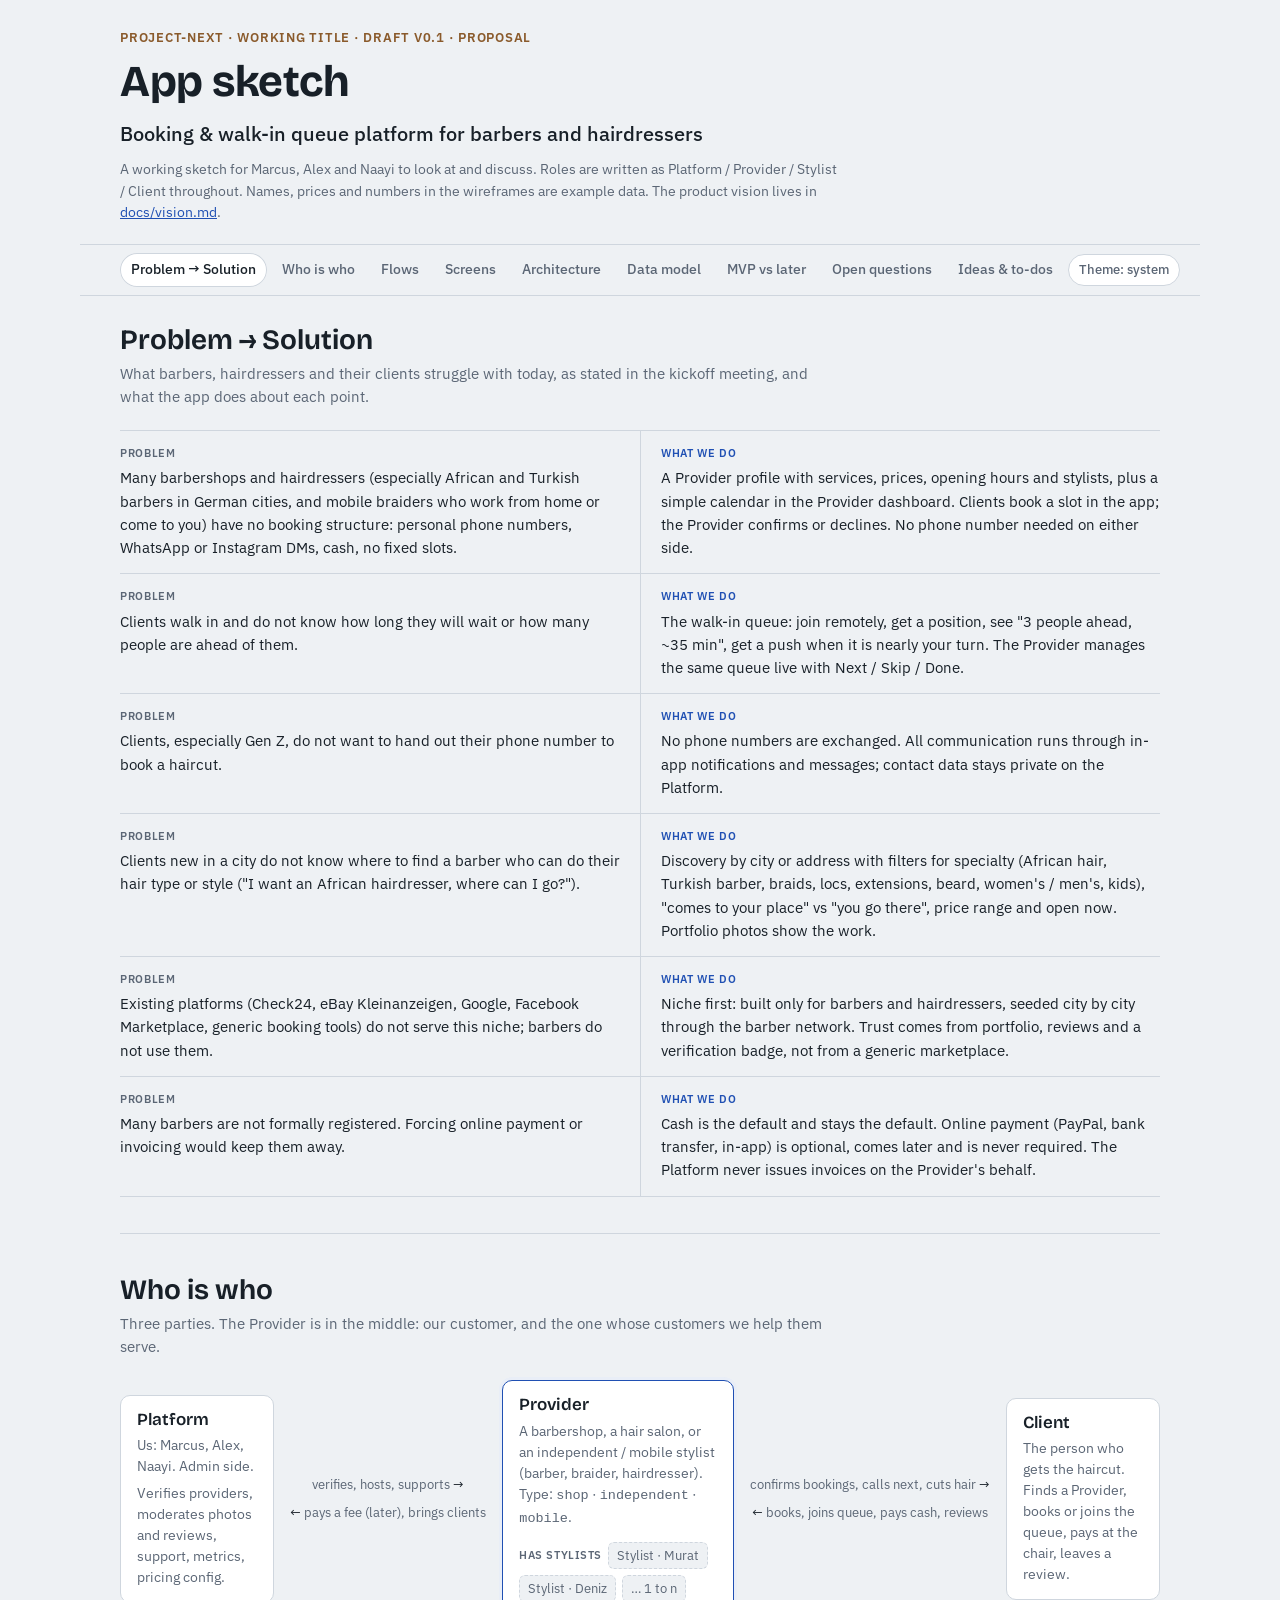
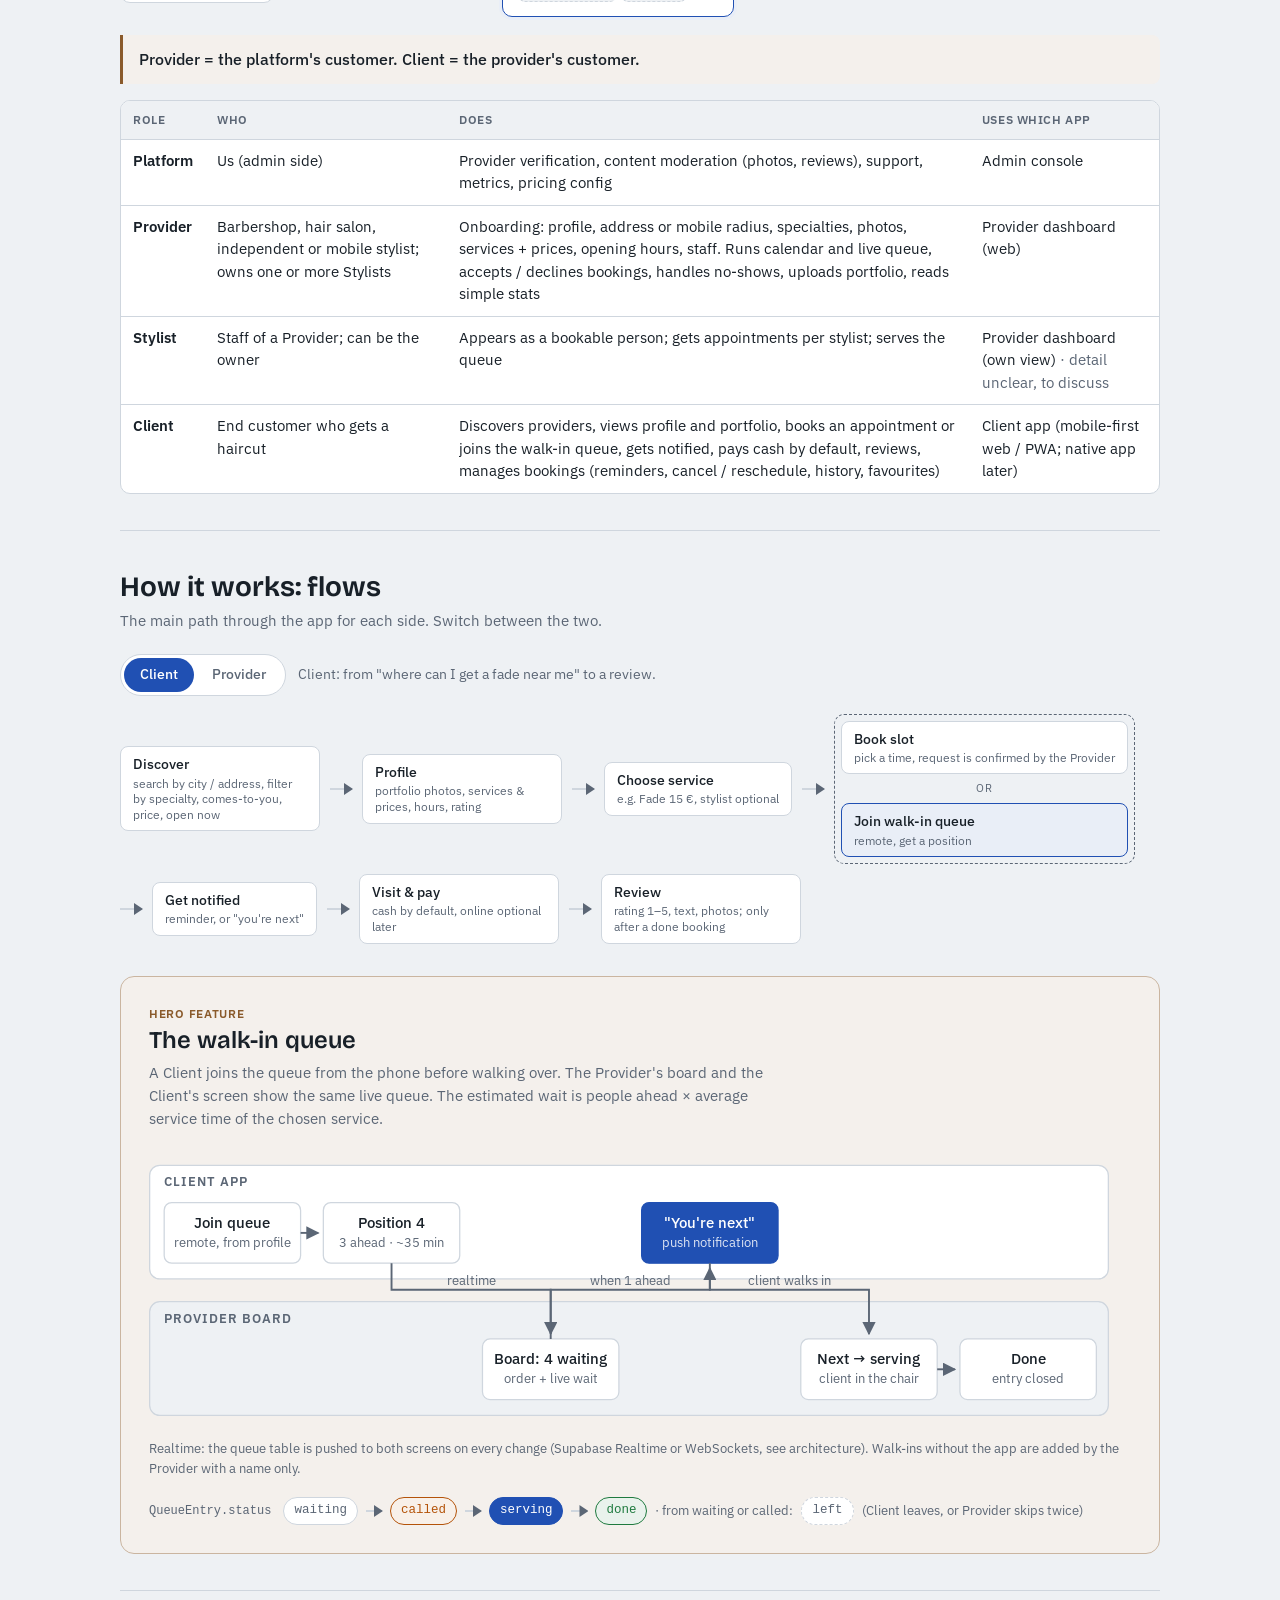
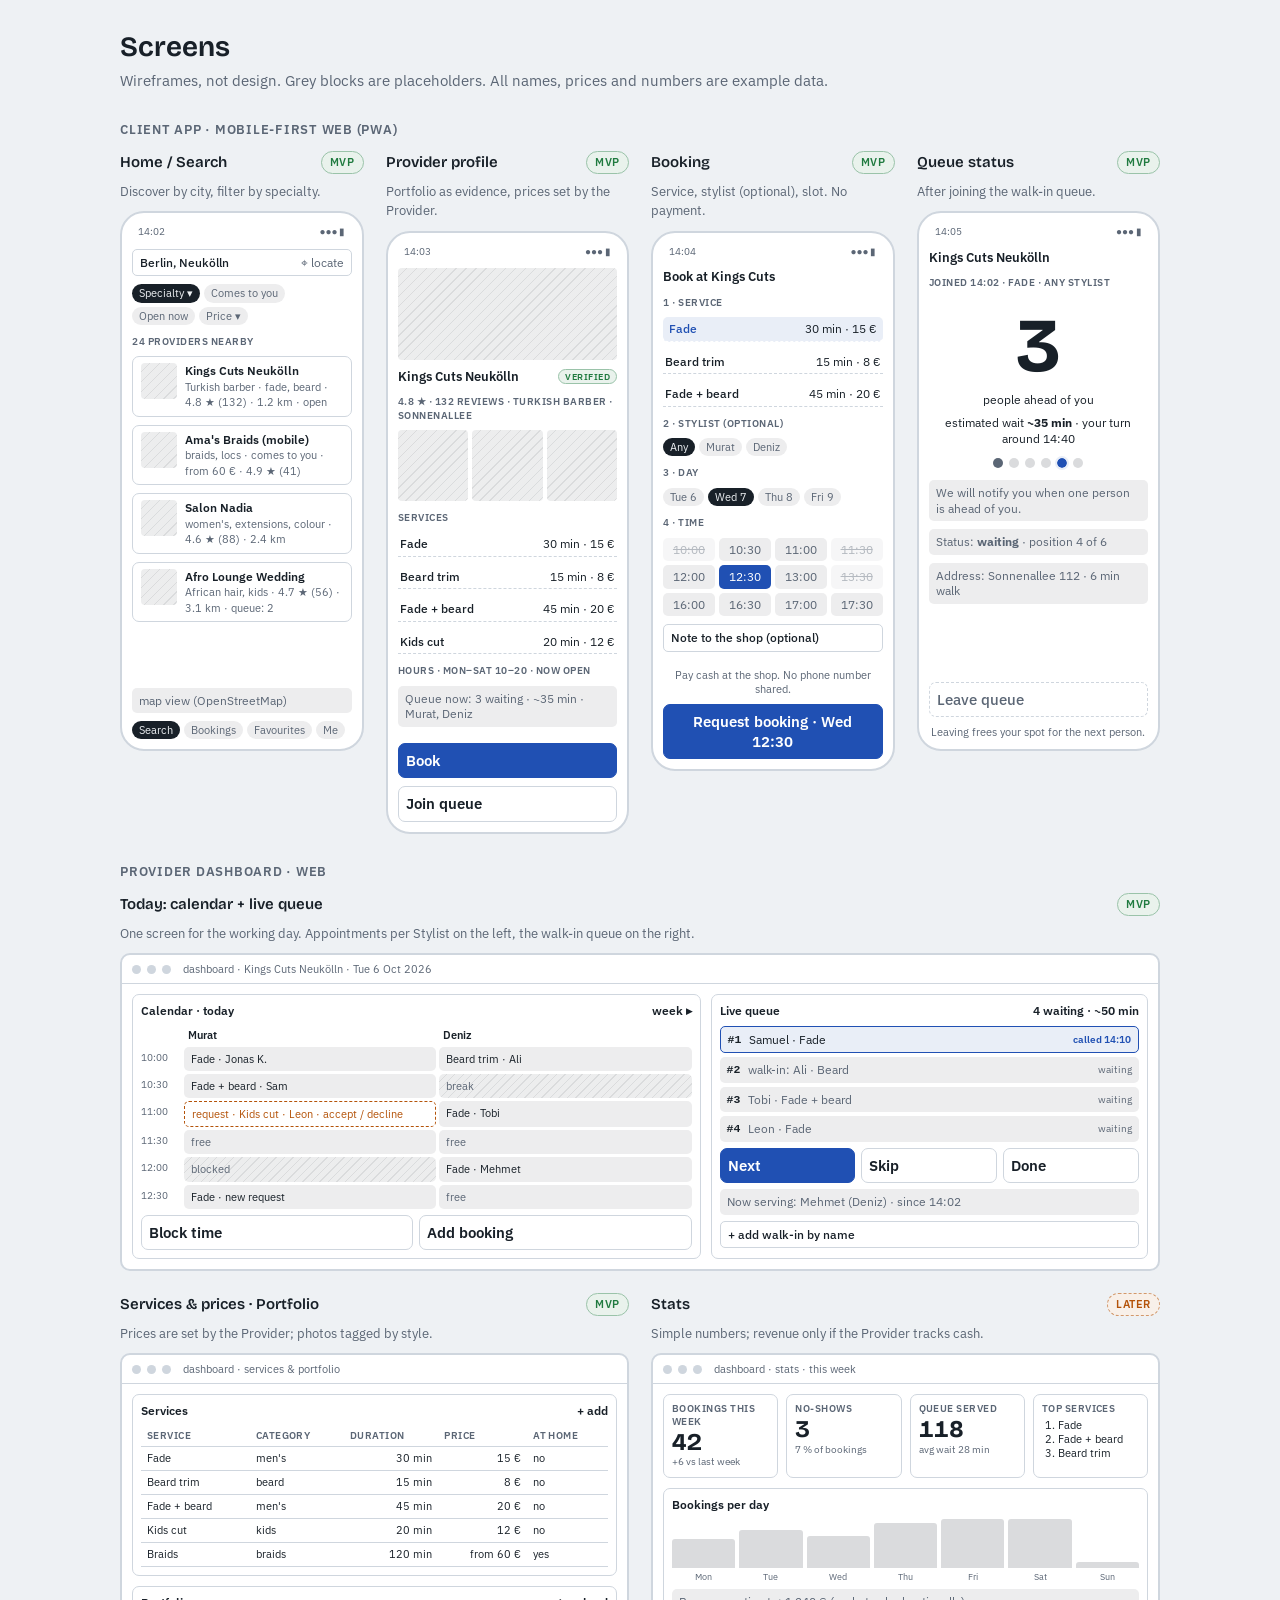
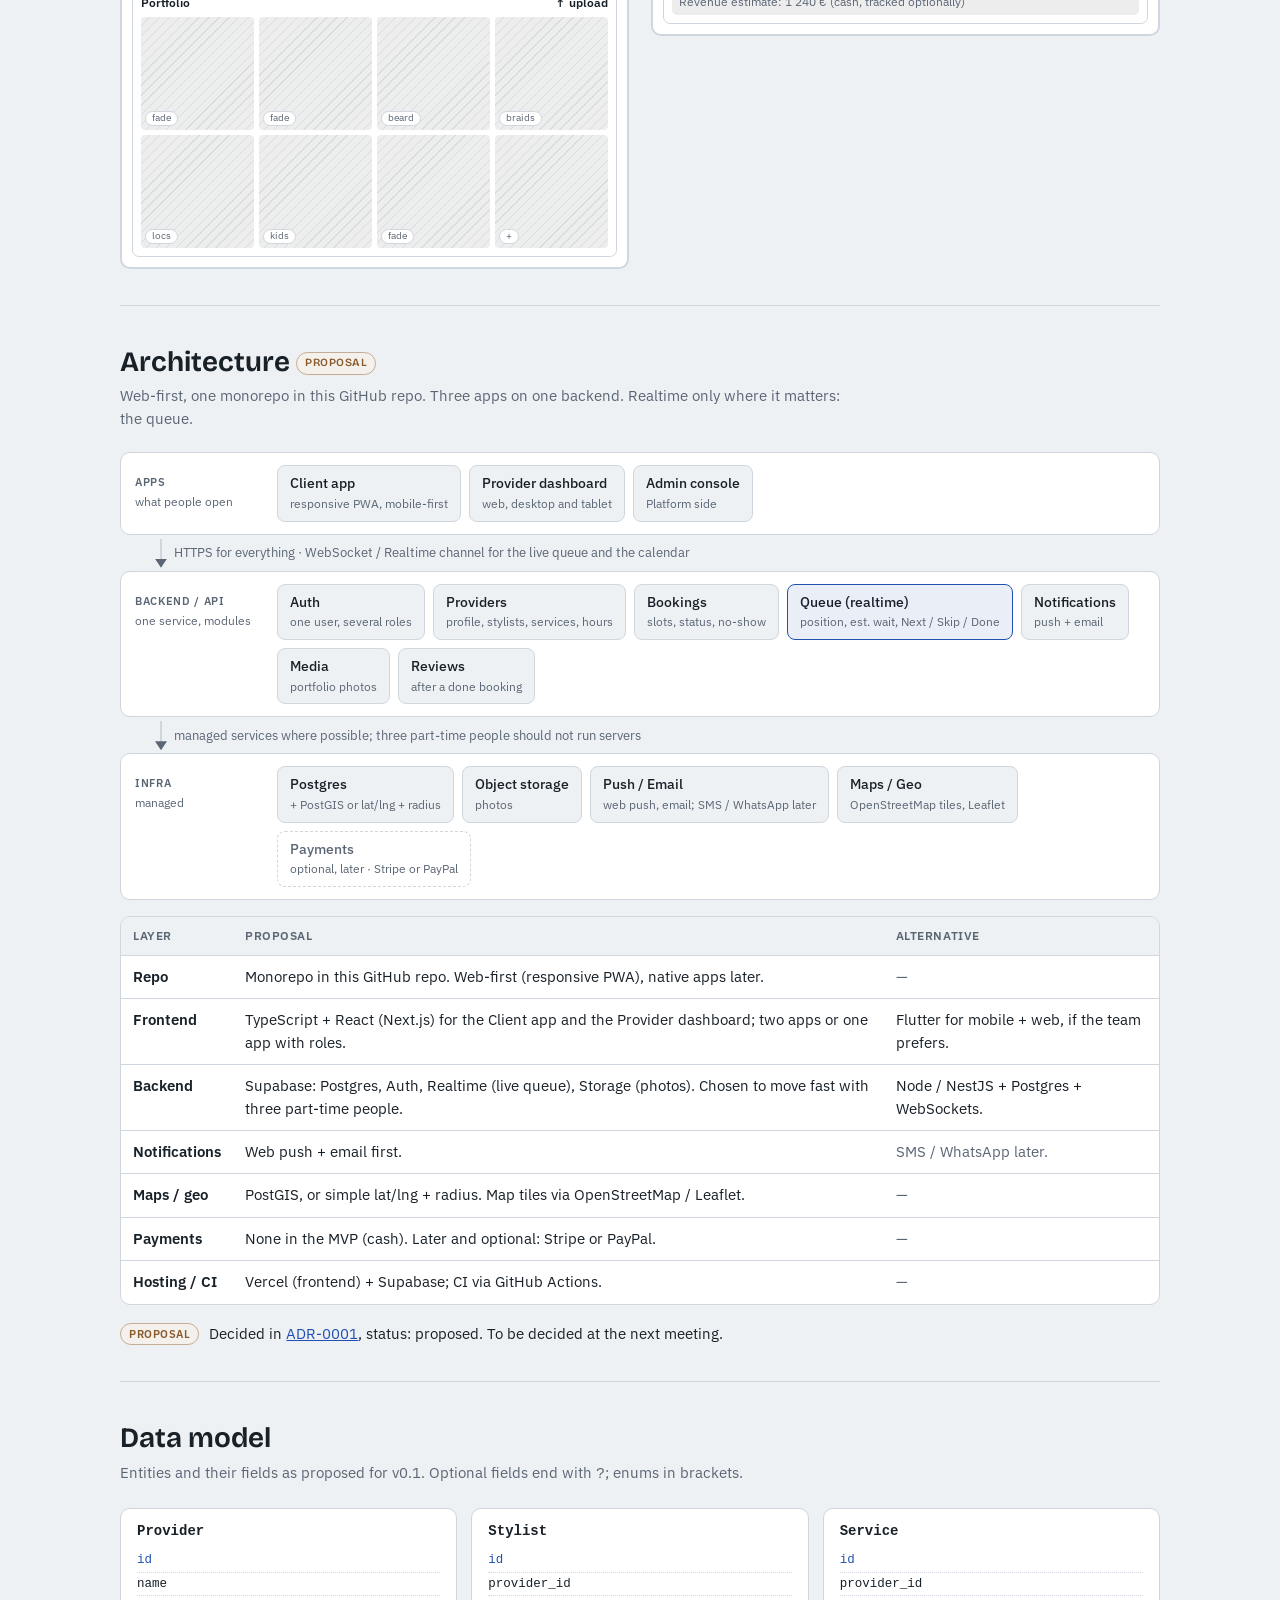
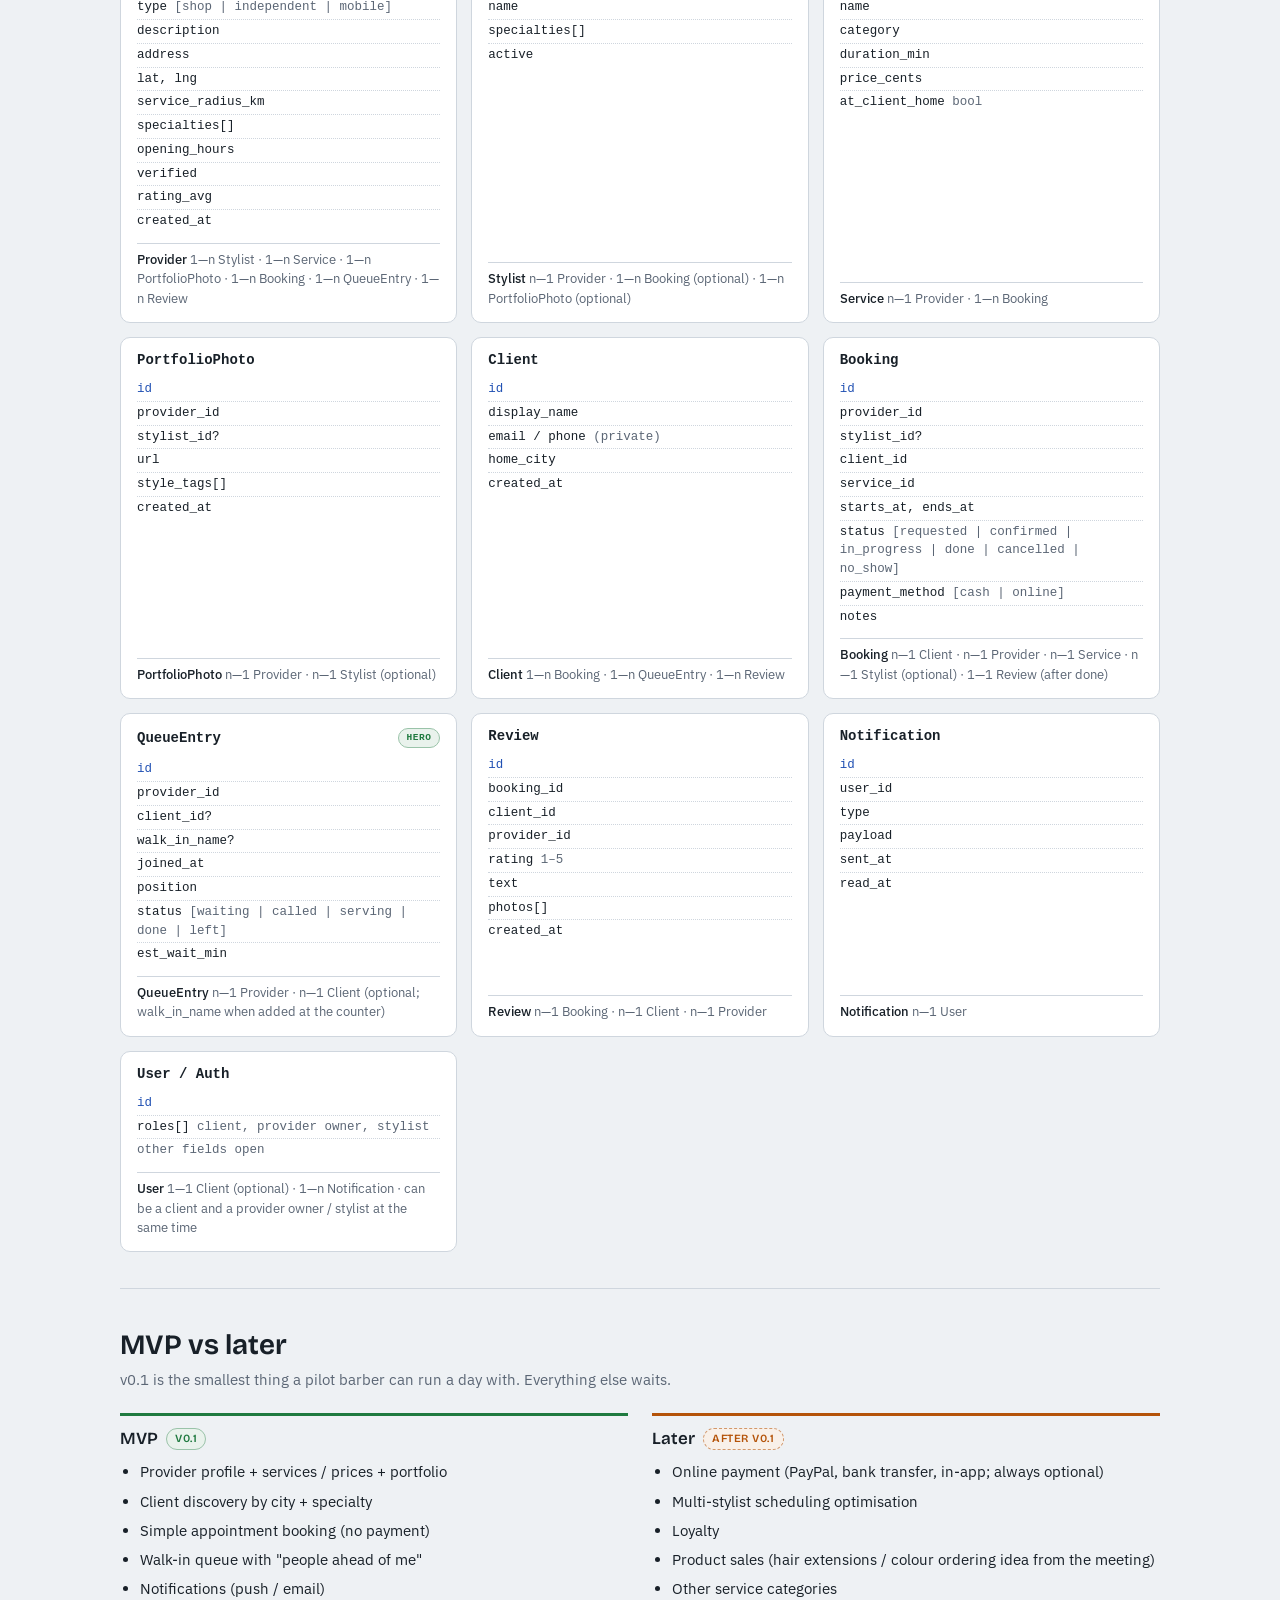
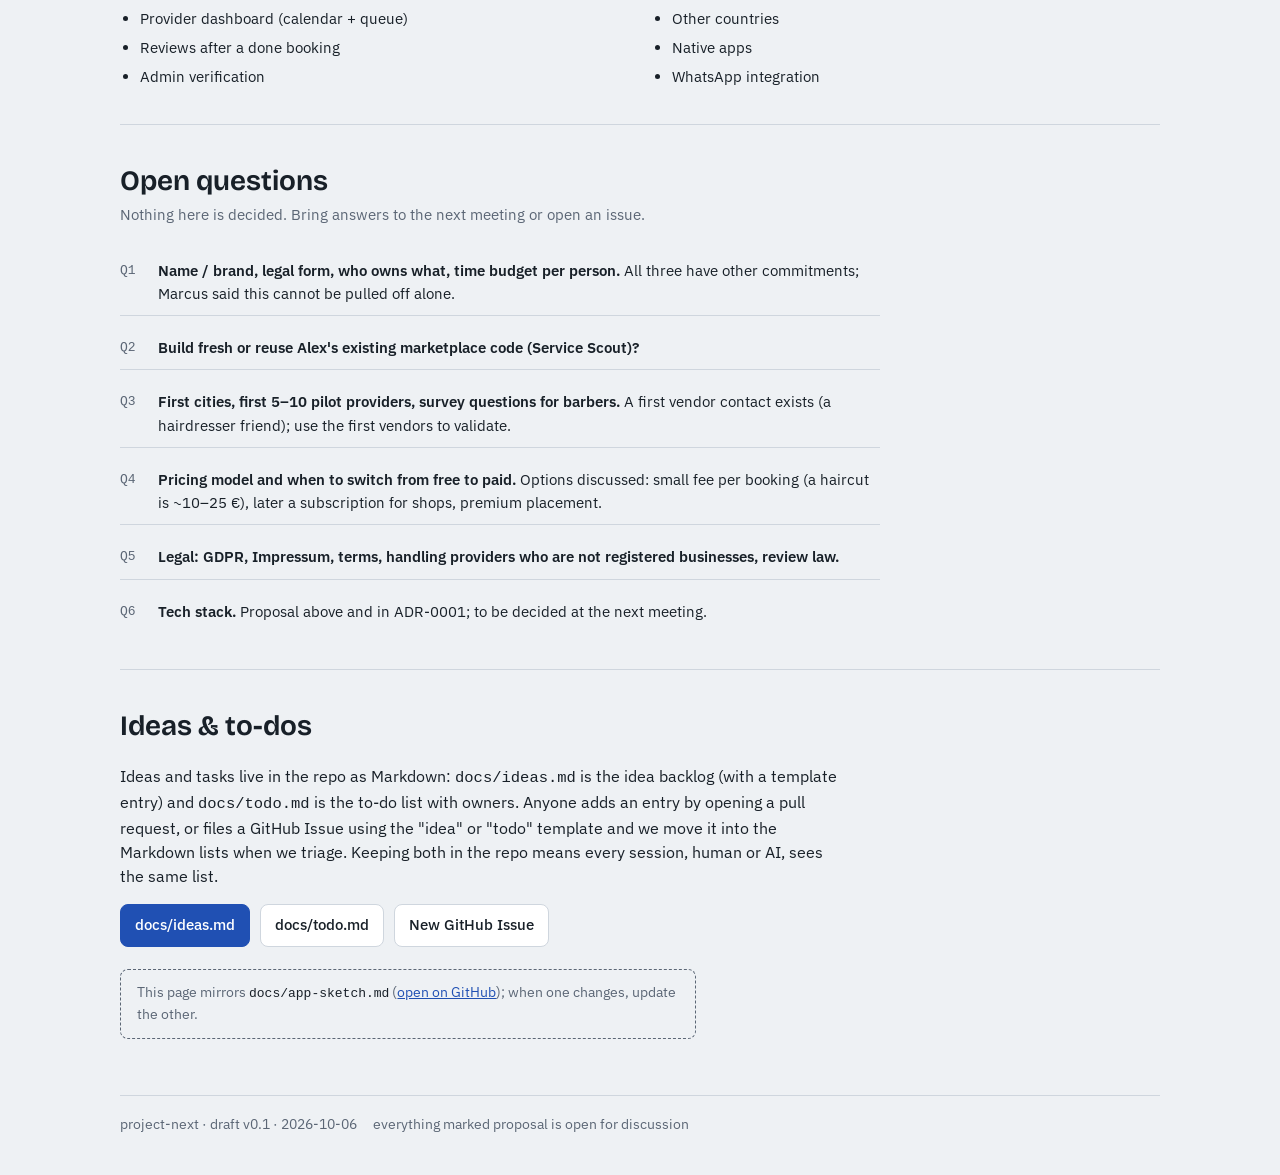
==== commit 96c3264d: "docs: correct team member name to Naayi Co-Authored-By: Claude Fable 5.1 <noreply@anthropic.com> Cla" ====
--- a/docs/index.html
+++ b/docs/index.html
@@ -341,7 +341,7 @@
   <p class="eyebrow">project-next · working title · draft v0.1 · proposal</p>
   <h1>App sketch</h1>
   <p class="pitch">Booking &amp; walk-in queue platform for barbers and hairdressers</p>
-  <p class="meta">A working sketch for Marcus, Alex and Nehi to look at and discuss. Roles are written as Platform / Provider / Stylist / Client throughout. Names, prices and numbers in the wireframes are example data. The product vision lives in <a href="https://github.com/mdbeatzxf/project-next/blob/main/docs/vision.md">docs/vision.md</a>.</p>
+  <p class="meta">A working sketch for Marcus, Alex and Naayi to look at and discuss. Roles are written as Platform / Provider / Stylist / Client throughout. Names, prices and numbers in the wireframes are example data. The product vision lives in <a href="https://github.com/mdbeatzxf/project-next/blob/main/docs/vision.md">docs/vision.md</a>.</p>
 </header>
 
 <nav class="nav" aria-label="Sections">
@@ -403,7 +403,7 @@
   <div class="parties">
     <div class="party platform">
       <h3>Platform</h3>
-      <p class="who">Us: Marcus, Alex, Nehi. Admin side.</p>
+      <p class="who">Us: Marcus, Alex, Naayi. Admin side.</p>
       <p class="who">Verifies providers, moderates photos and reviews, support, metrics, pricing config.</p>
     </div>
     <div class="rel" aria-label="Platform to Provider relation">
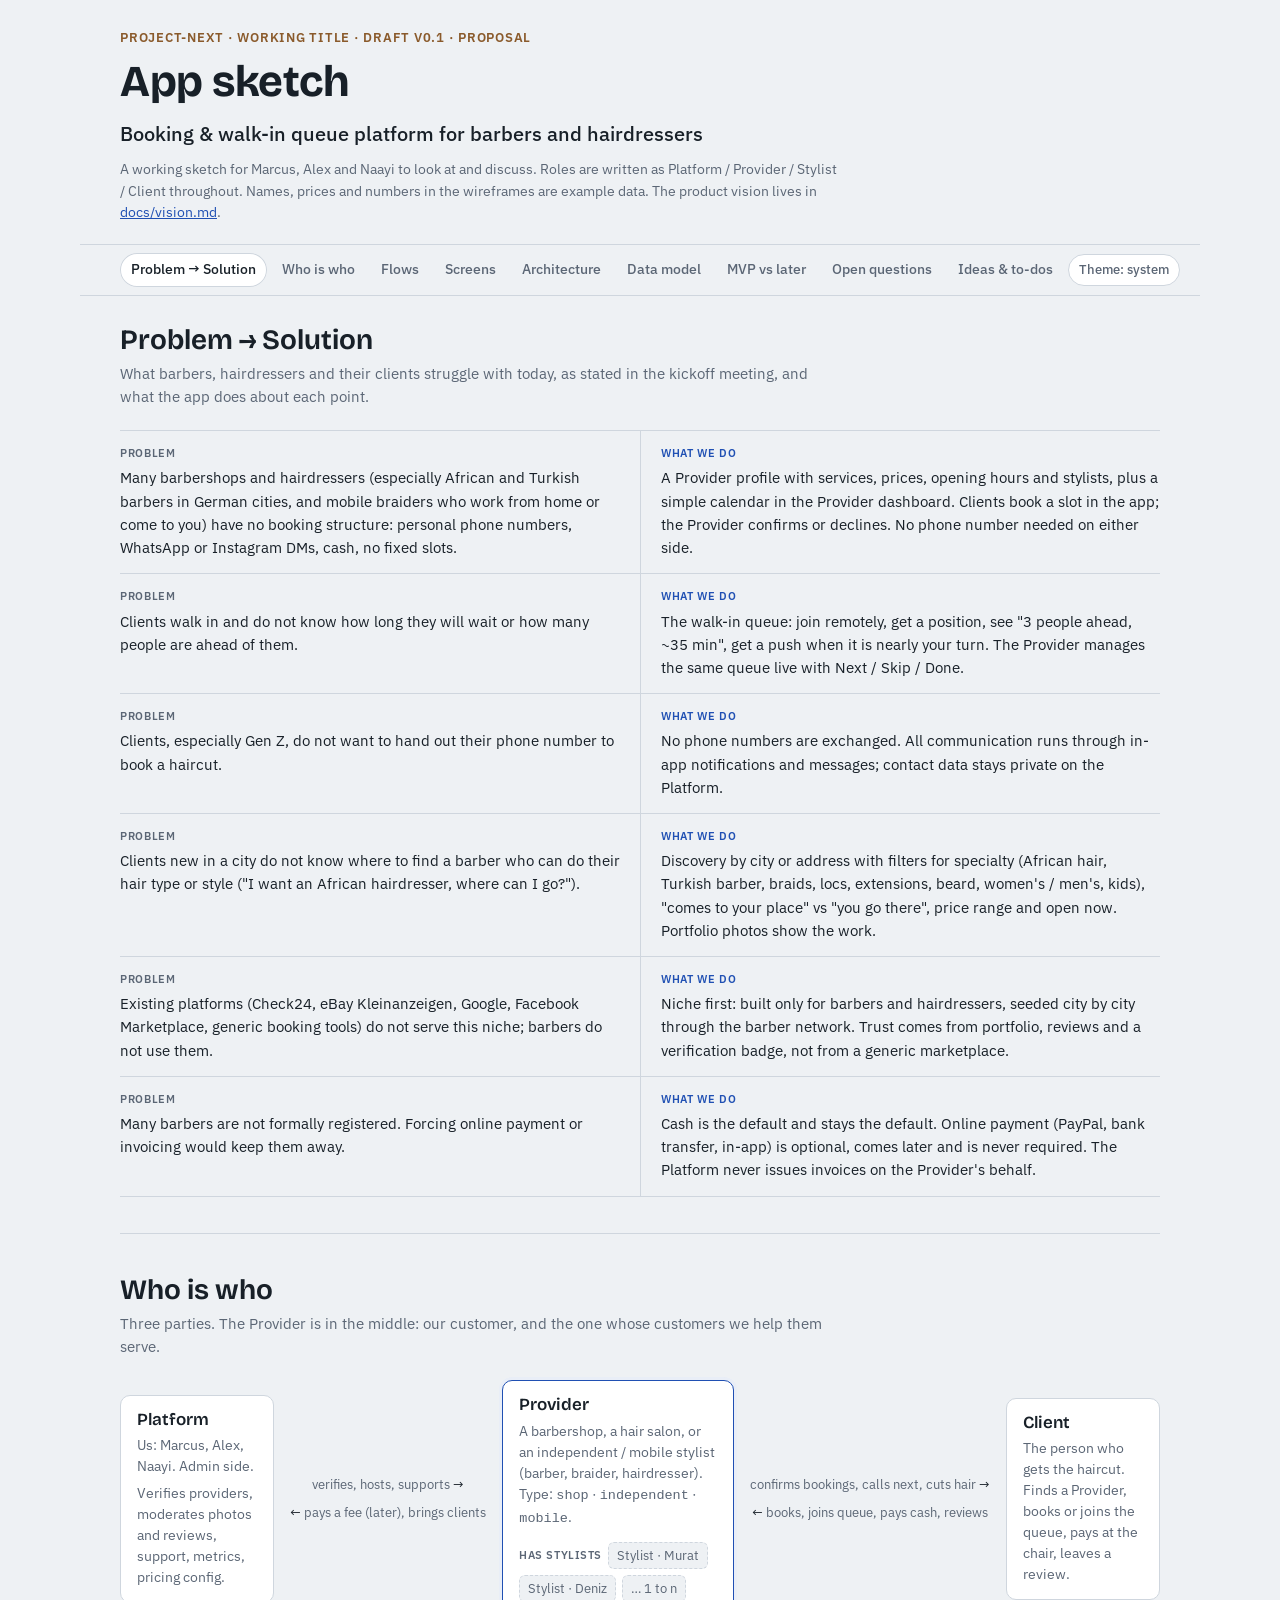
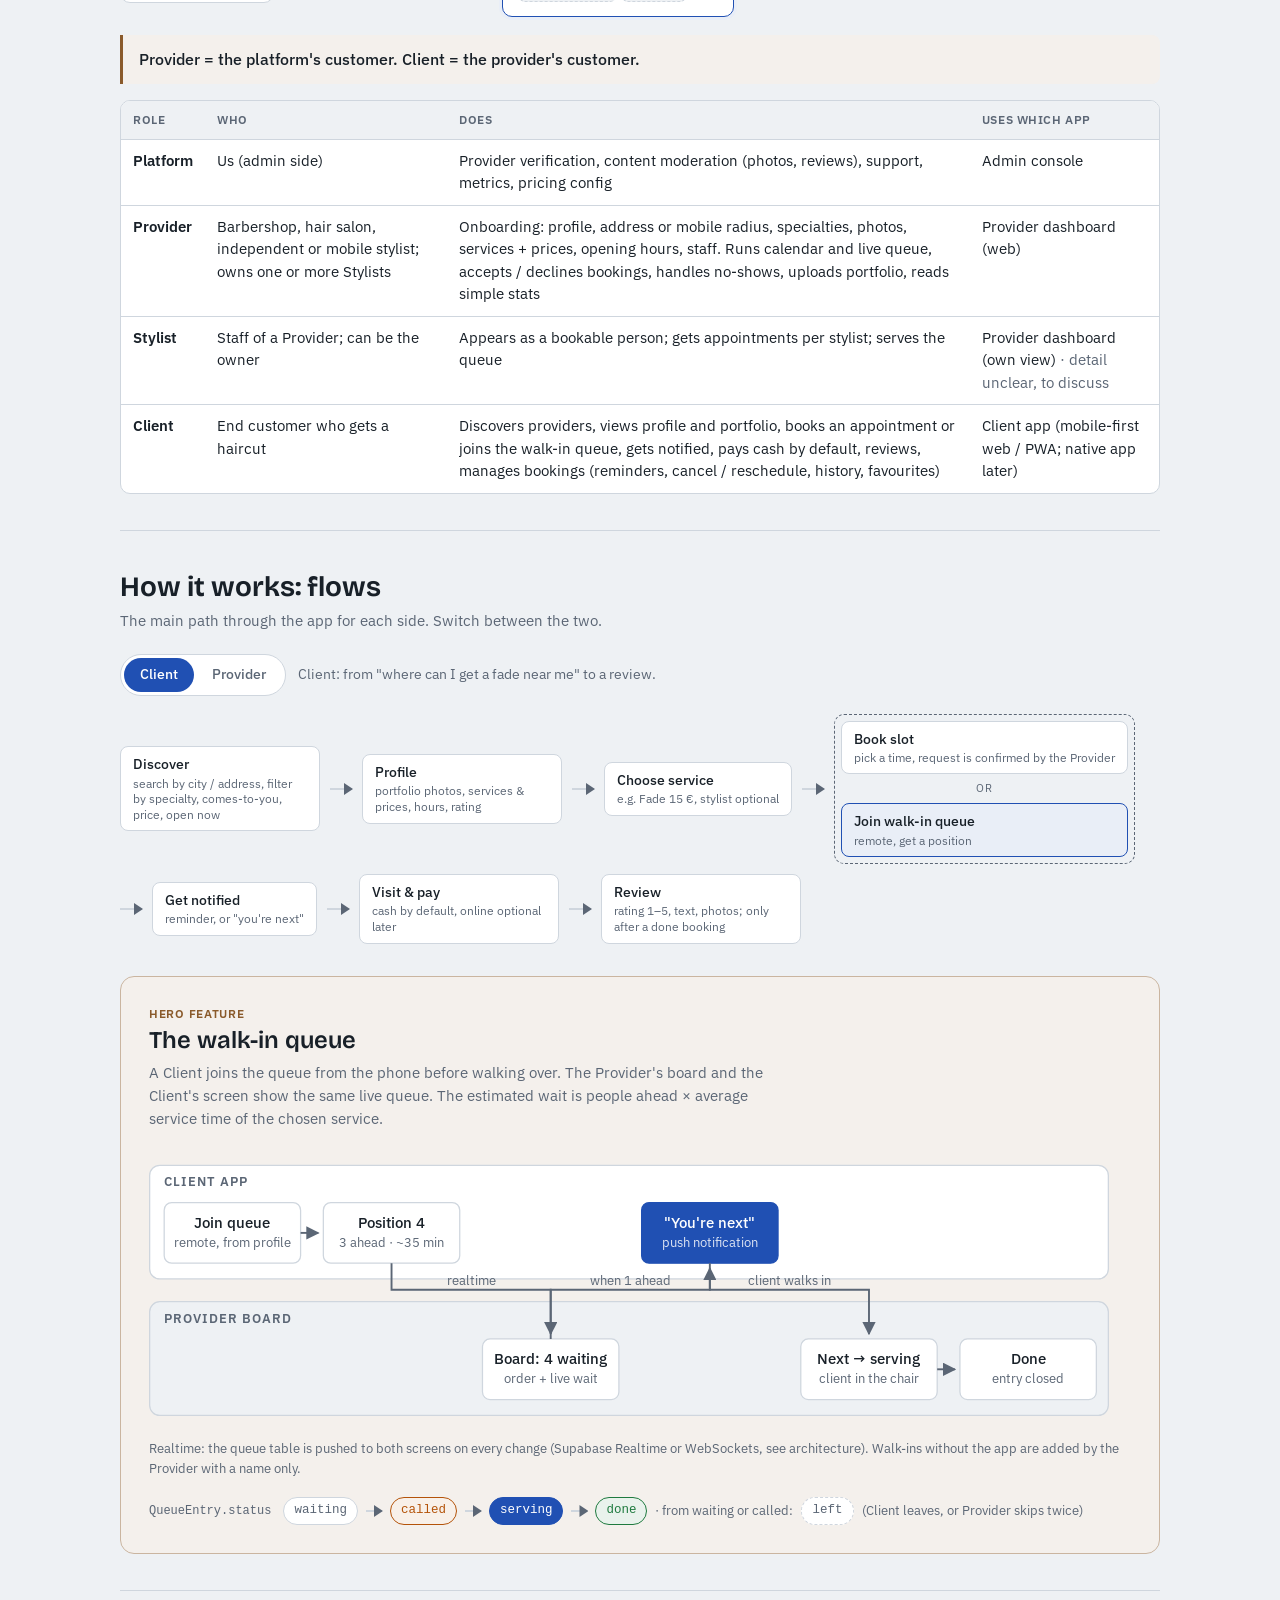
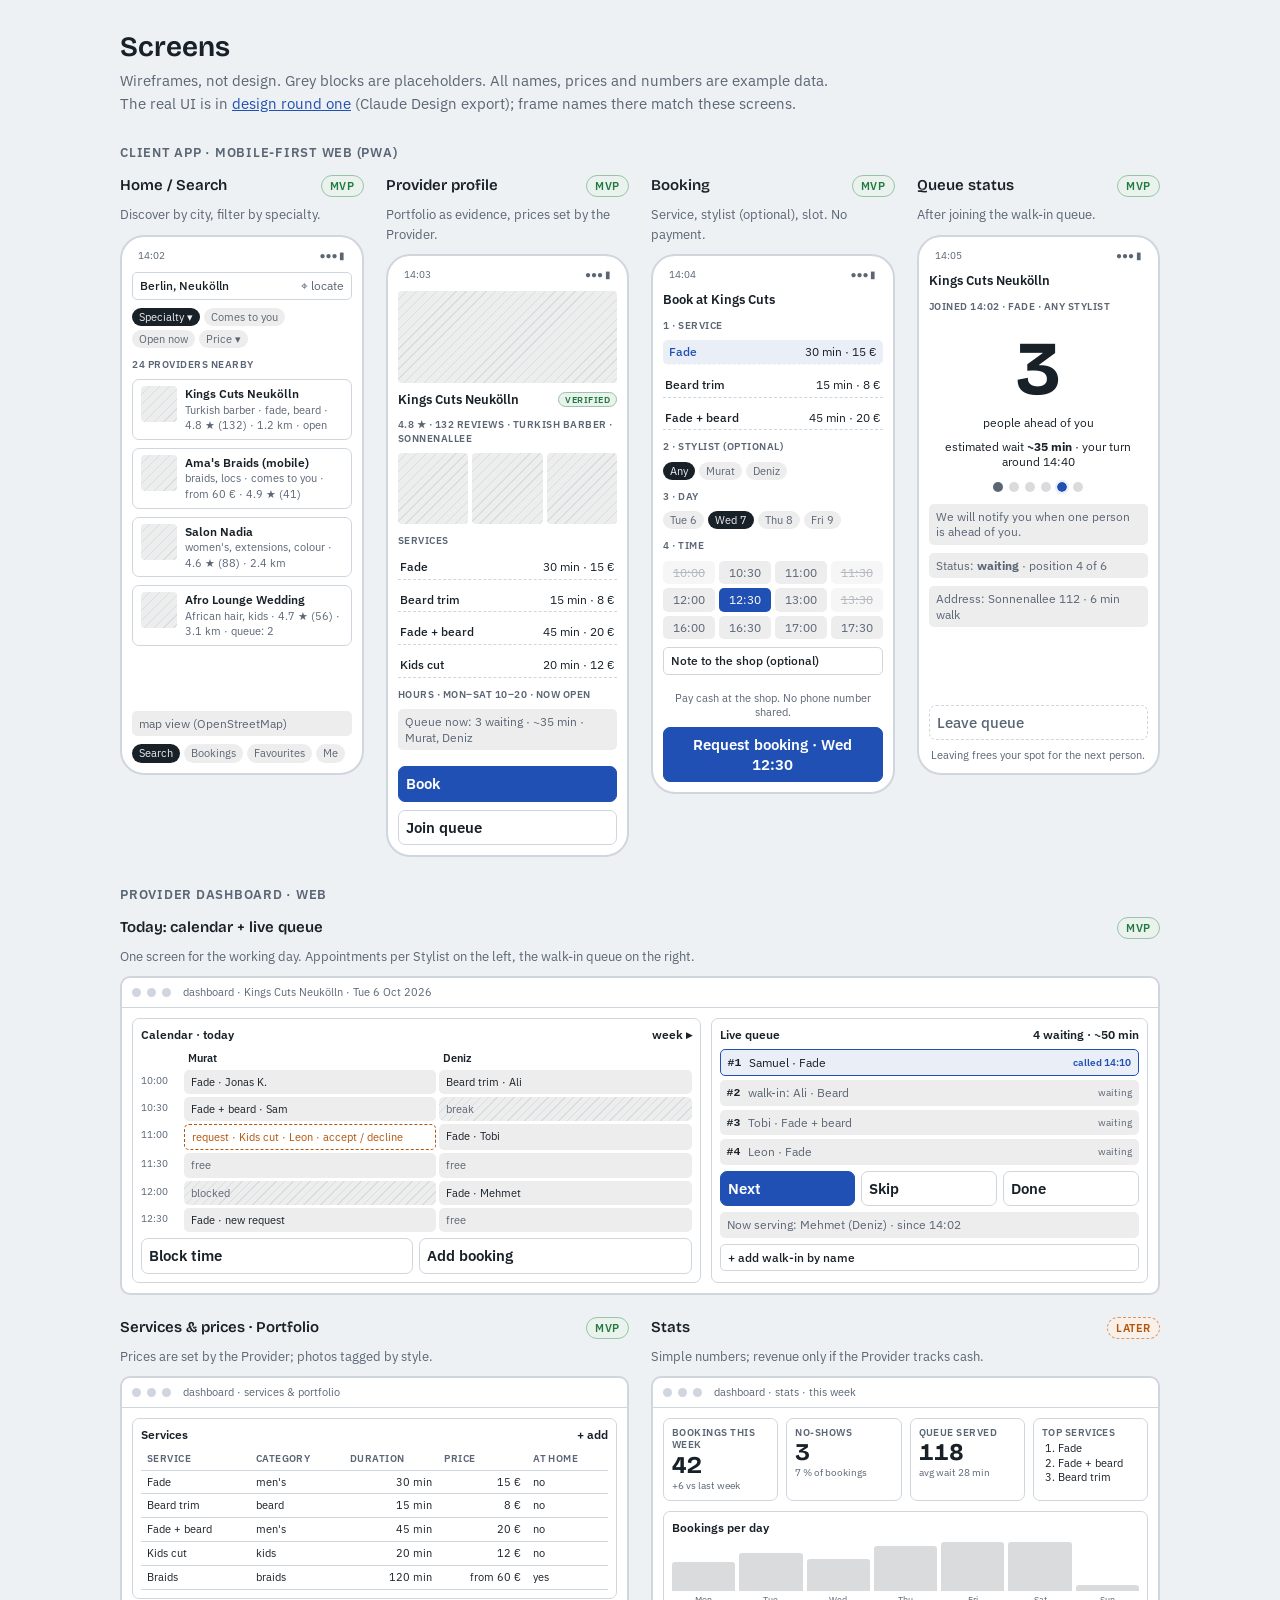
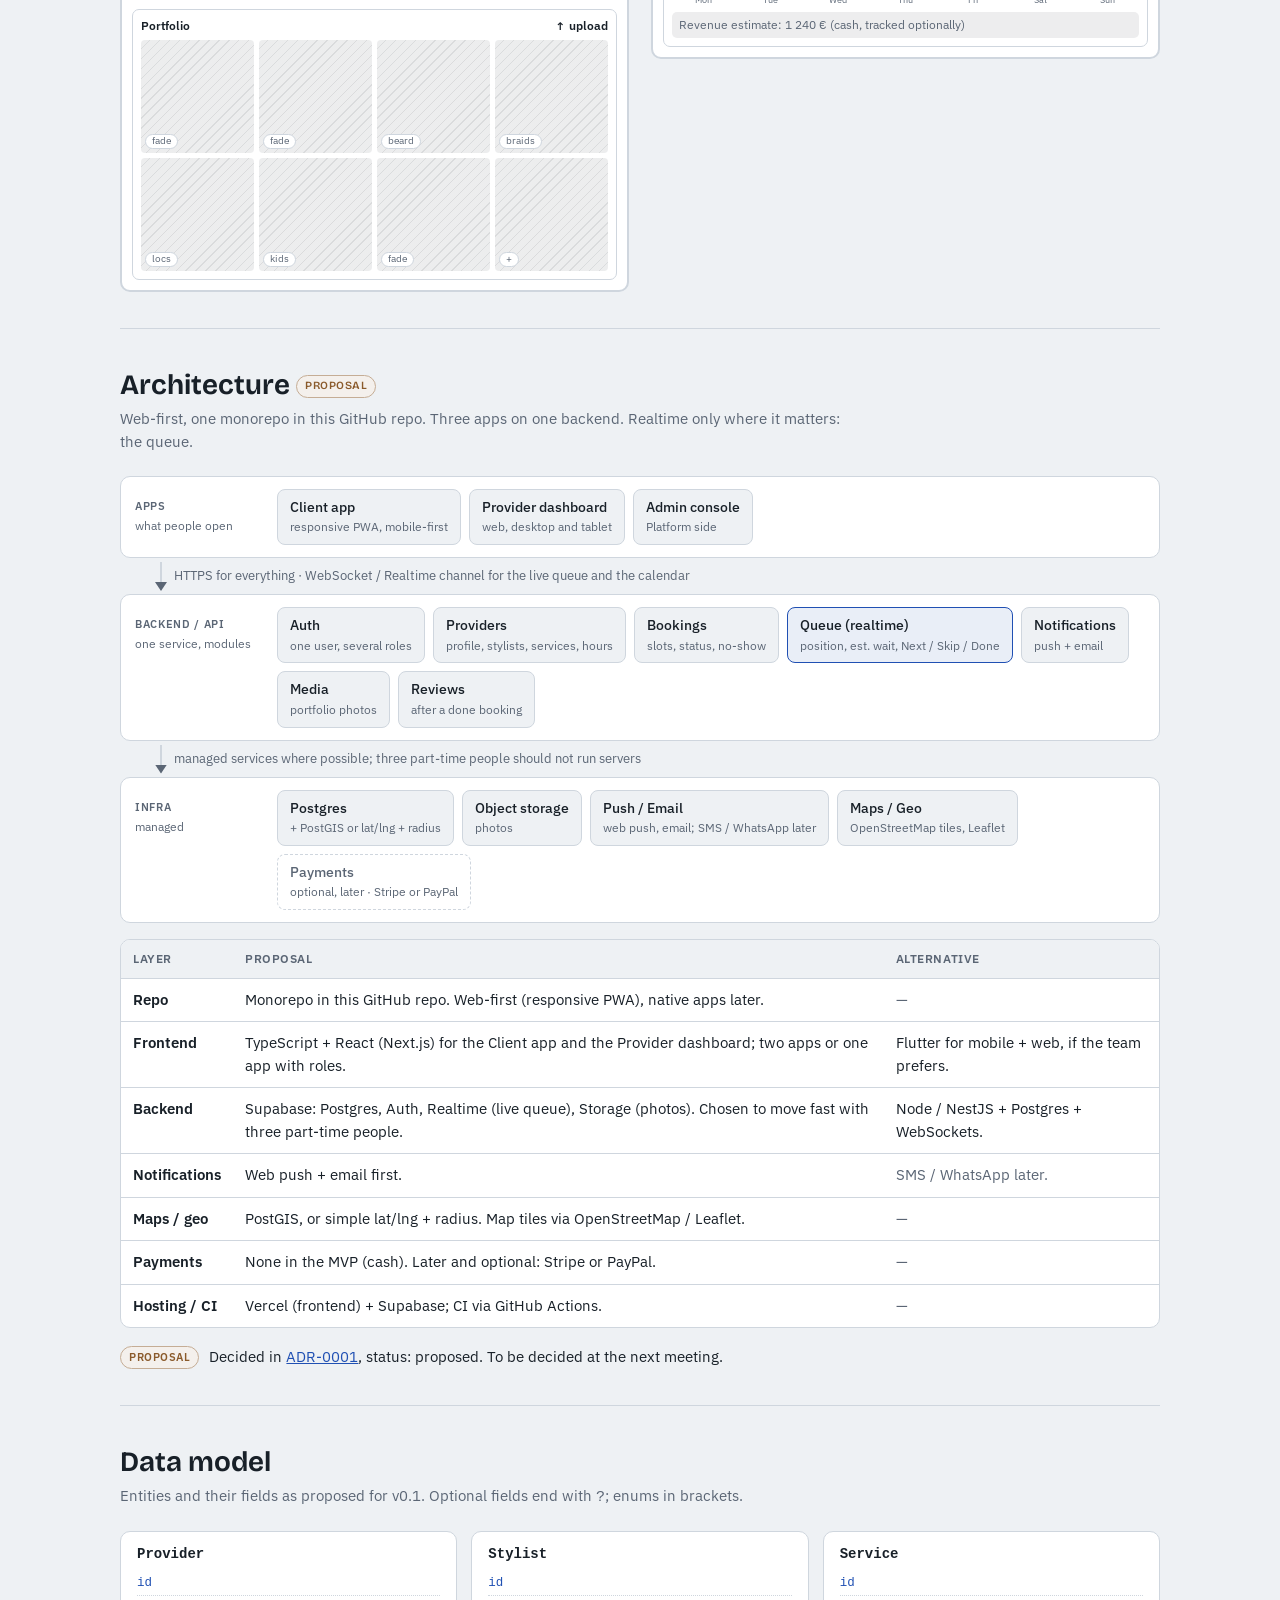
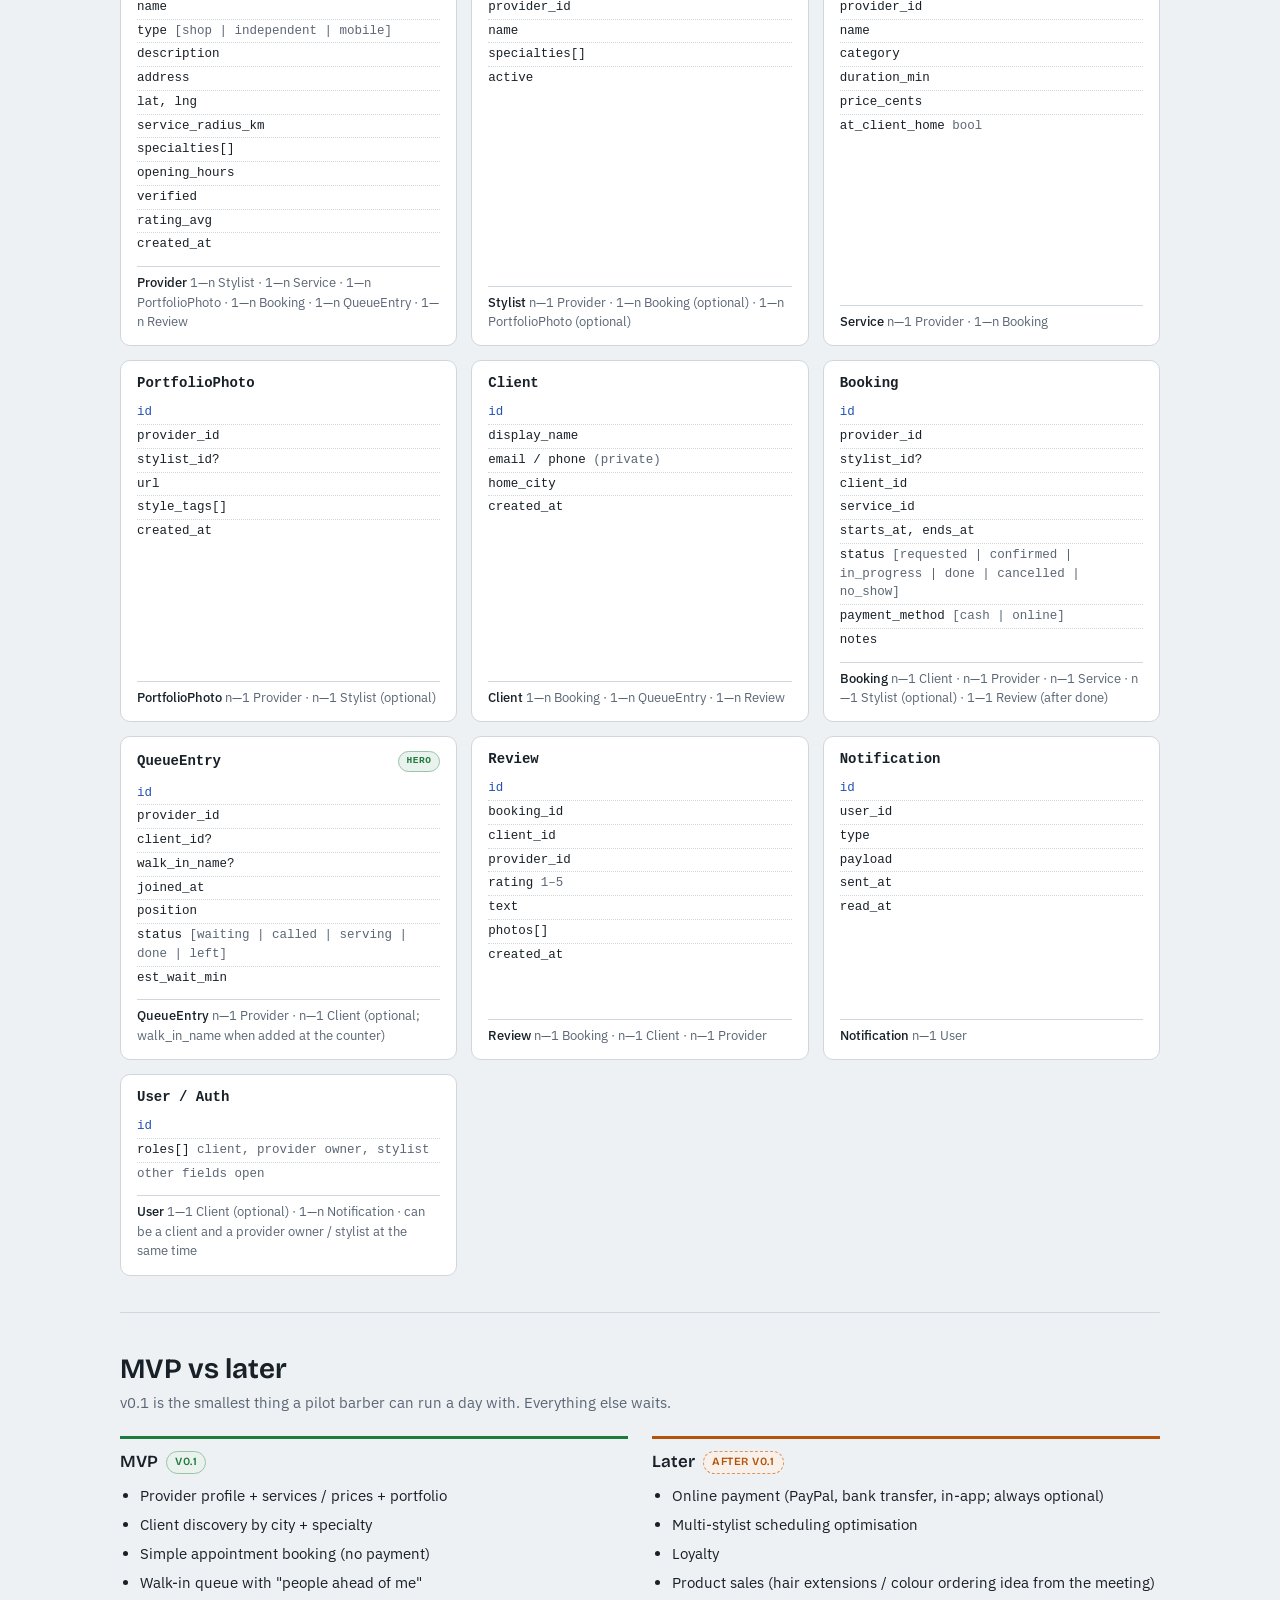
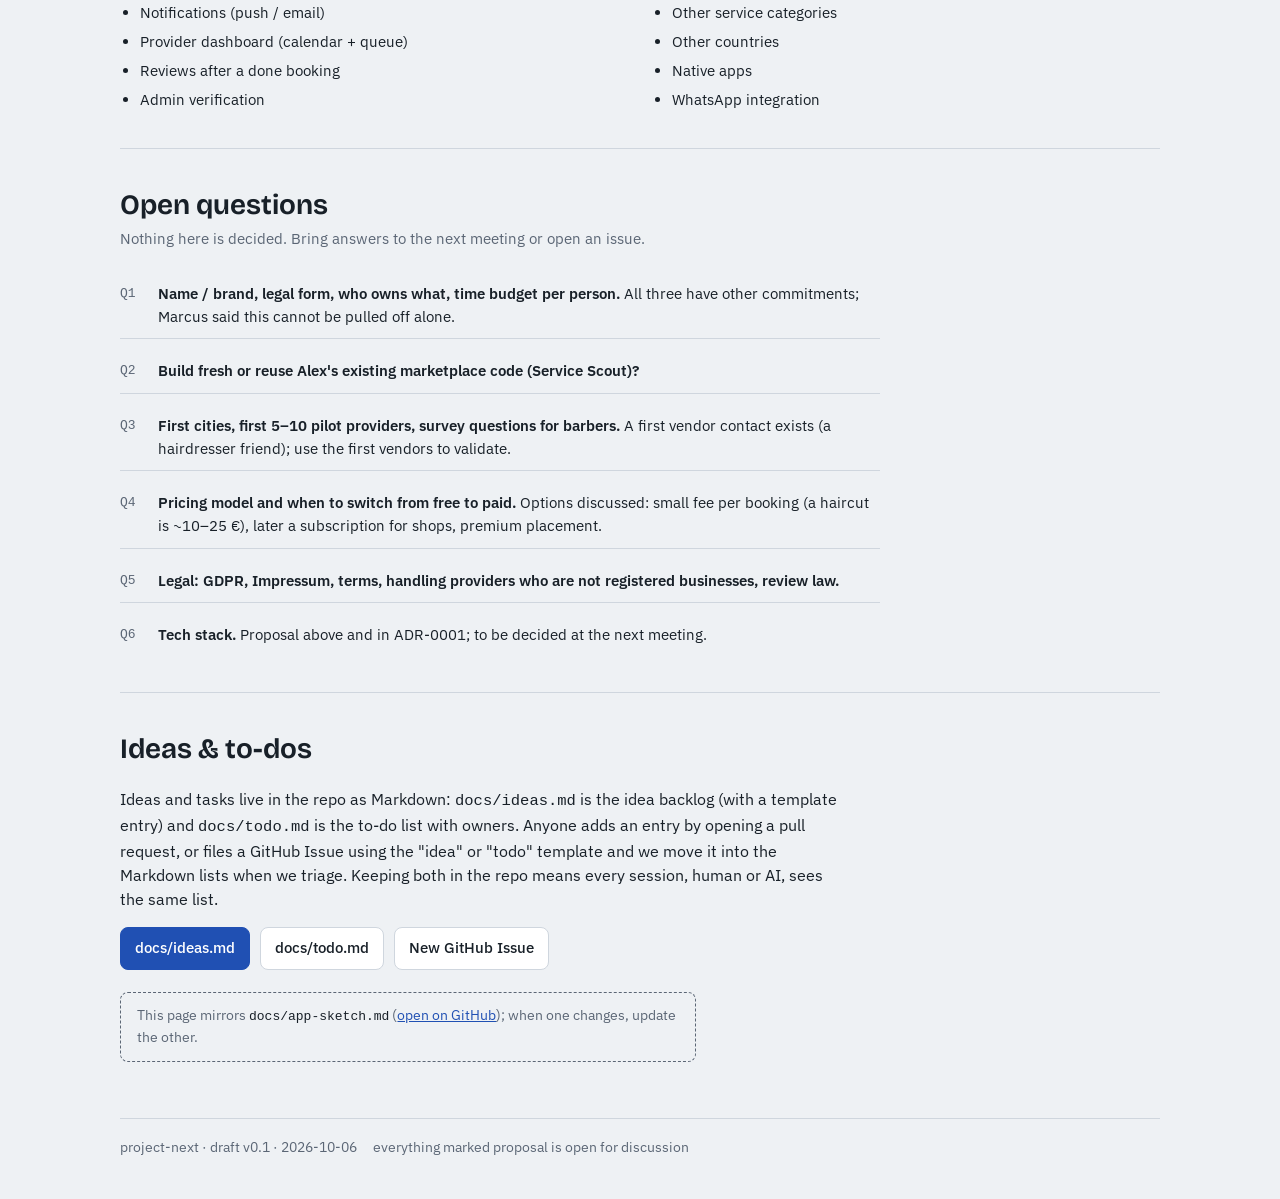
==== commit 6089bc9f: "docs: add design round one from Claude Design Export taken over 1:1 under docs/design/round-one/ wit" ====
--- a/docs/index.html
+++ b/docs/index.html
@@ -557,7 +557,7 @@
 <section class="section" id="screens">
   <div class="sec-head">
     <h2>Screens</h2>
-    <p class="lead">Wireframes, not design. Grey blocks are placeholders. All names, prices and numbers are example data.</p>
+    <p class="lead">Wireframes, not design. Grey blocks are placeholders. All names, prices and numbers are example data. The real UI is in <a href="https://github.com/mdbeatzxf/project-next/tree/main/docs/design/round-one">design round one</a> (Claude Design export); frame names there match these screens.</p>
   </div>
 
   <p class="sub">Client app · mobile-first web (PWA)</p>
